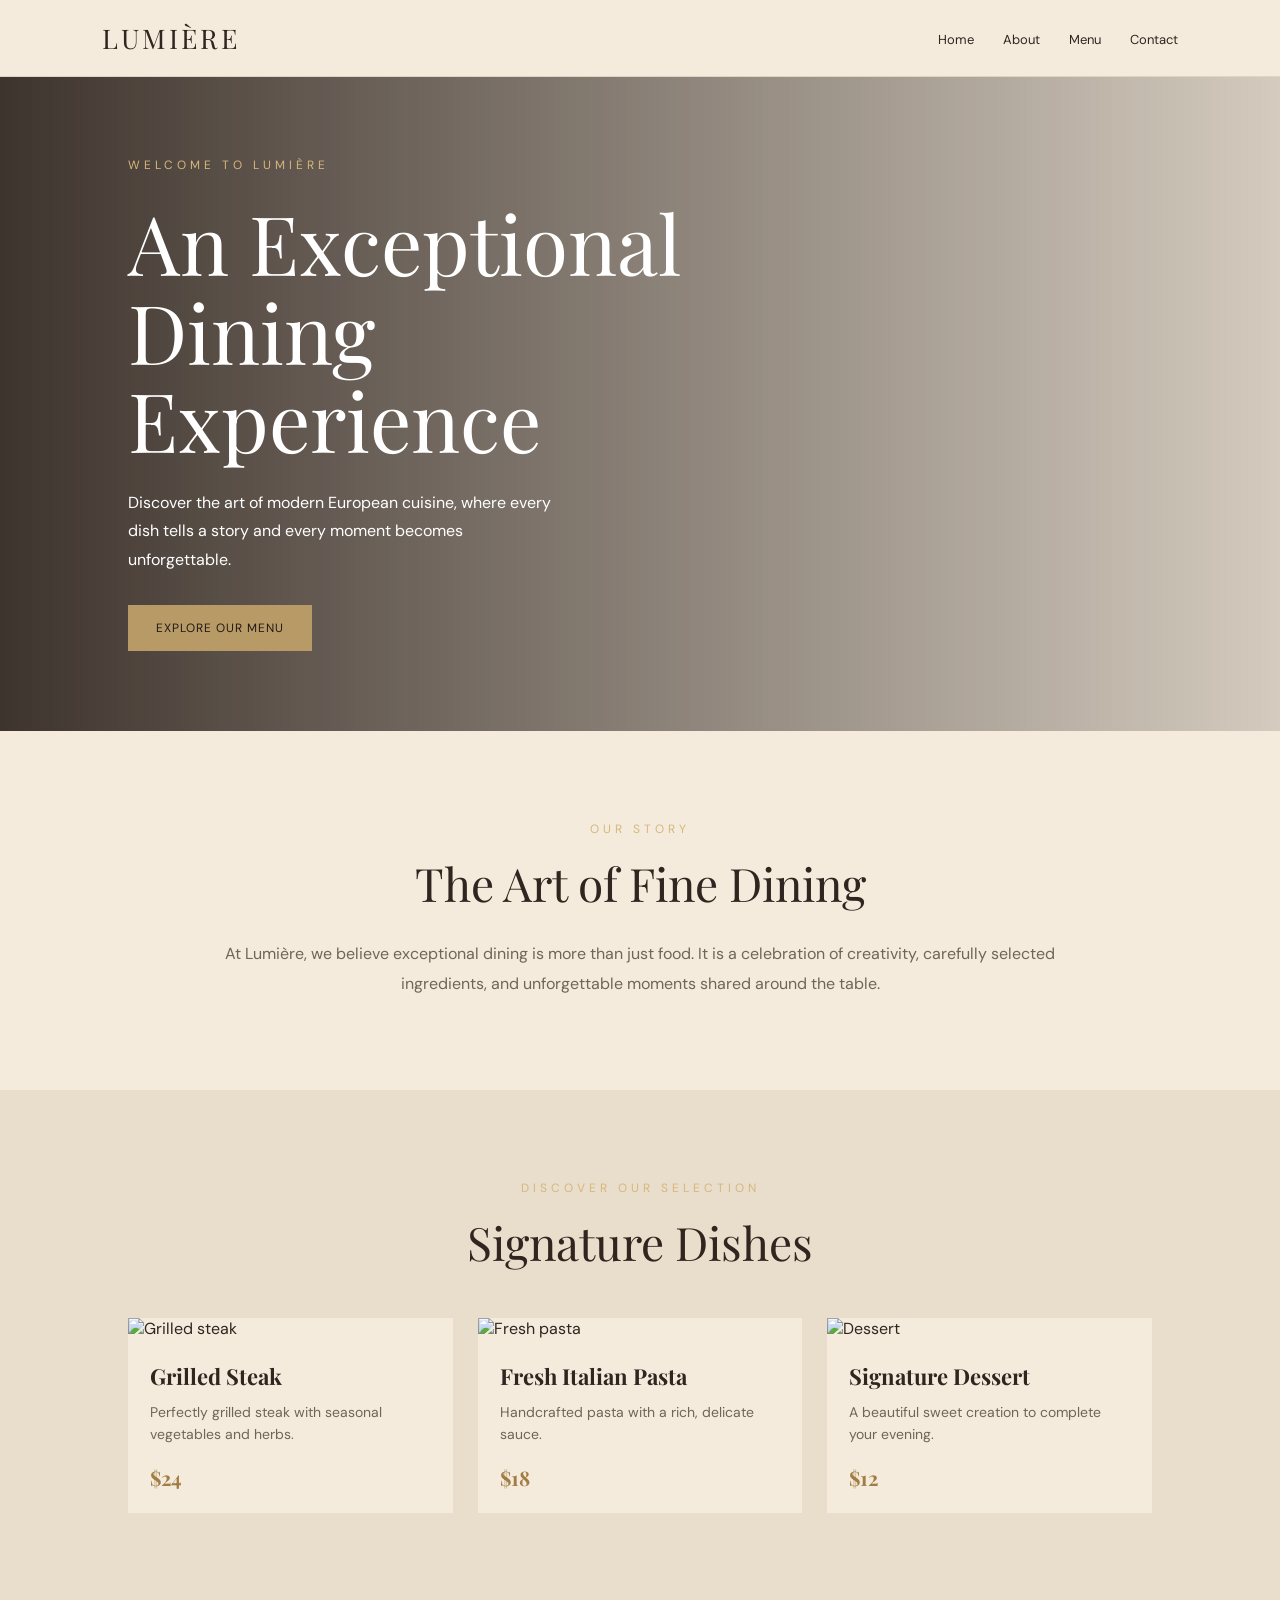
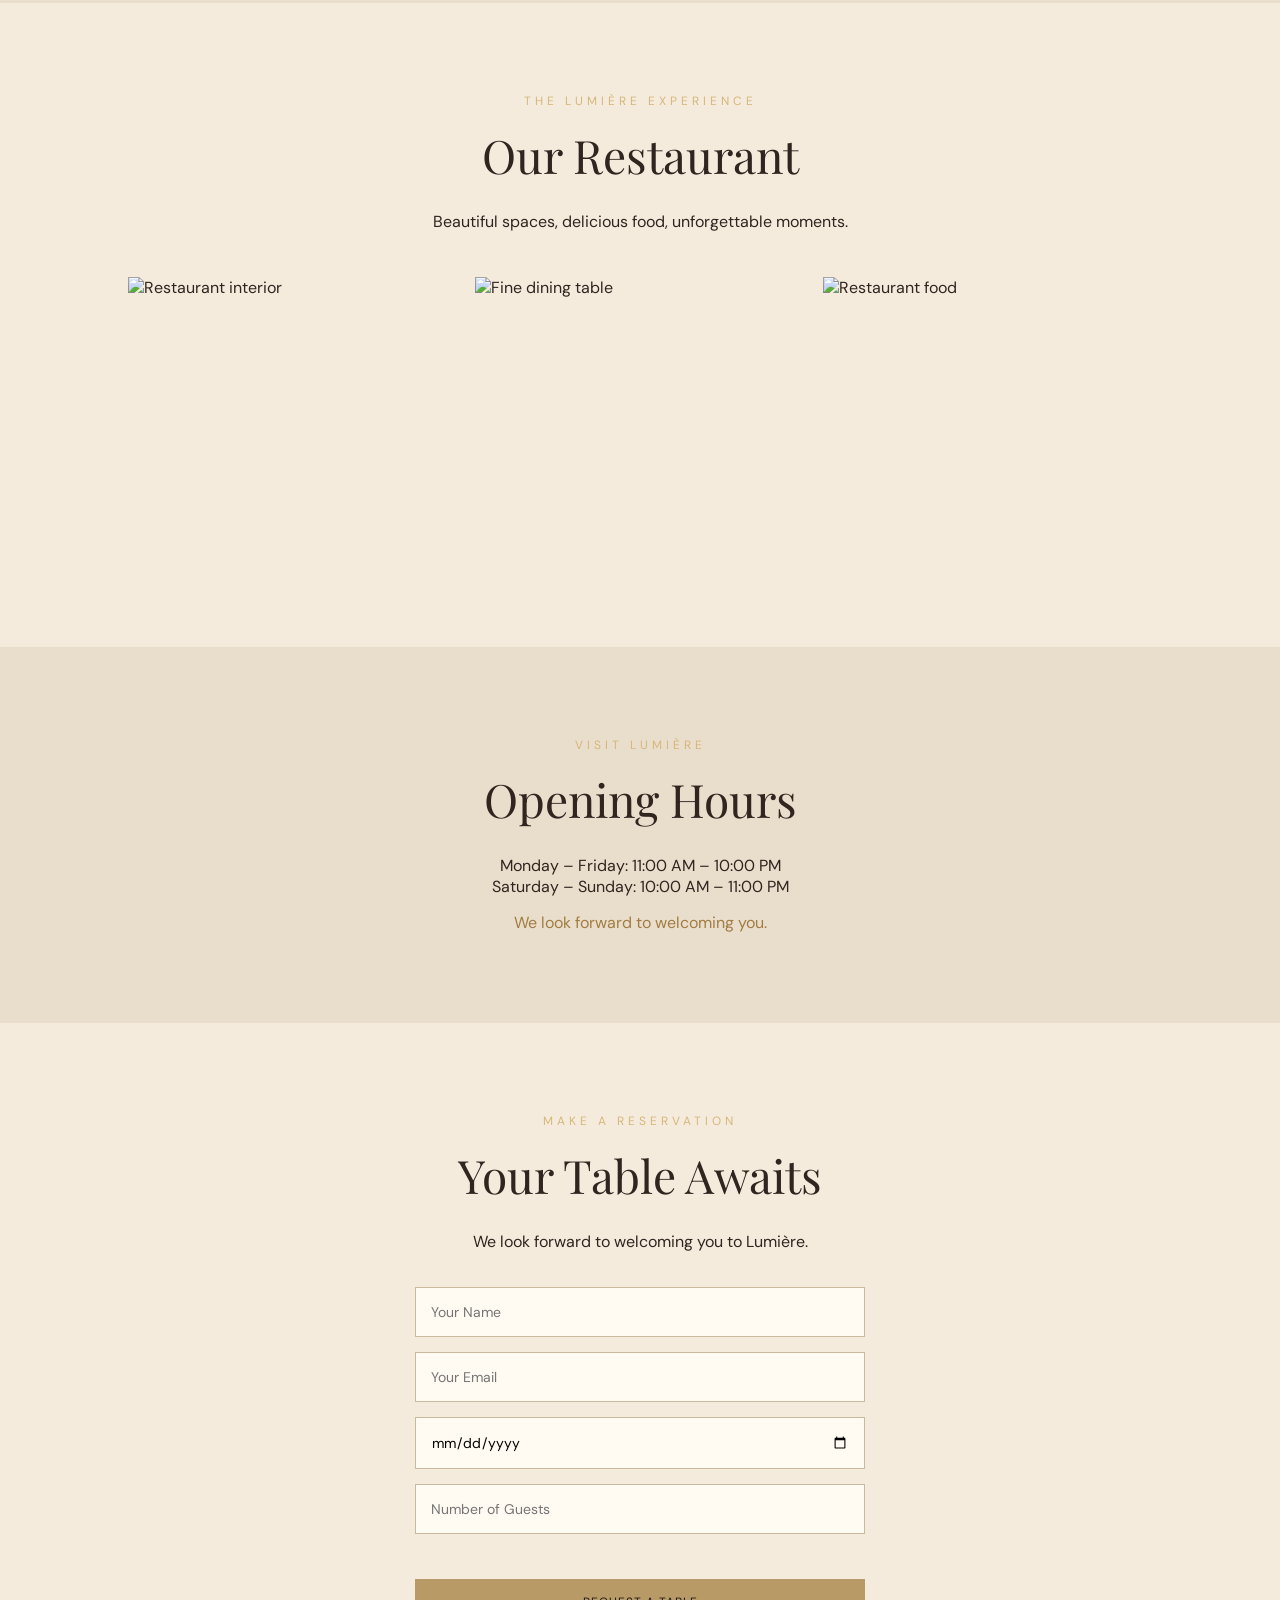
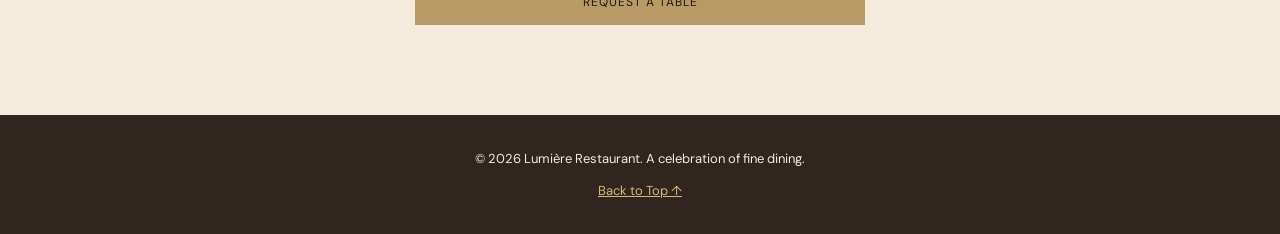
==== index.html @ 7da7bc9b "Add files via upload" ====
<!DOCTYPE html>
<html lang="en">

<head>
  <meta charset="UTF-8">
  <meta name="viewport" content="width=device-width, initial-scale=1.0">
  <title>Lumière | Fine Dining</title>
  <meta name="description"
    content="Discover Lumière Restaurant, a luxury dining experience featuring modern European cuisine, signature dishes, and elegant hospitality.">
  <link
    href="https://fonts.googleapis.com/css2?family=Playfair+Display:wght@400;500;600;700&family=DM+Sans:wght@400;500;600&display=swap"
    rel="stylesheet">
  <style>
    * {
      box-sizing: border-box;
      margin: 0;
      padding: 0;
    }

    html {
      scroll-behavior: smooth;
    }

    body {
      background: #f4ebdd;
      color: #30251f;
      font-family: 'DM Sans', sans-serif;
    }

    nav {
      padding: 20px 8%;
      display: flex;
      justify-content: space-between;
      align-items: center;
      border-bottom: 1px solid #dfd3c2;
      position: sticky;
      top: 0;
      z-index: 1000;
      background: #f4ebdd;
    }

    .logo {
      font-family: 'Playfair Display', serif;
      font-size: 27px;
      letter-spacing: 3px;
    }

    nav a {
      color: #30251f;
      text-decoration: none;
      margin-left: 25px;
      font-size: 13px;
    }

    .hero {
      min-height: 600px;
      display: flex;
      align-items: center;
      padding: 80px 10%;
      color: white;
      background:
        linear-gradient(90deg, rgba(30, 20, 15, .85), rgba(30, 20, 15, .15)),
        url('https://images.unsplash.com/photo-1414235077428-338989a2e8c0?w=1800') center/cover;
    }

    .hero-content {
      max-width: 600px;
    }

    .eyebrow {
      color: #d6b77b;
      letter-spacing: 4px;
      text-transform: uppercase;
      font-size: 12px;
    }

    h1,
    h2 {
      font-family: 'Playfair Display', serif;
      font-weight: 400;
    }

    h1 {
      font-size: clamp(48px, 7vw, 82px);
      line-height: 1.08;
      margin: 25px 0;
    }

    .hero p {
      line-height: 1.8;
      max-width: 440px;
    }

    .button {
      display: inline-block;
      margin-top: 30px;
      padding: 15px 28px;
      background: #b89a66;
      color: #211a15;
      text-decoration: none;
      letter-spacing: 1px;
      font-size: 12px;
      text-transform: uppercase;
    }

    section {
      padding: 90px 10%;
    }

    .about {
      text-align: center;
      max-width: 850px;
      margin: auto;
    }

    h2 {
      font-size: 46px;
      margin: 15px 0 25px;
    }

    .about p {
      color: #71645a;
      line-height: 1.9;
    }

    .menu-section {
      background: #e9ddcc;
    }

    .section-heading {
      text-align: center;
      margin-bottom: 45px;
    }

    .dishes {
      display: grid;
      grid-template-columns: repeat(3, 1fr);
      gap: 25px;
    }

    .dish {
      background: #f4ebdd;
      transition: transform 0.3s ease, box-shadow 0.3s ease;
    }

    .dish:hover {
      transform: translateY(-8px);
      box-shadow: 0 12px 25px rgba(48, 37, 31, 0.15);
    }


    .dish img {
      width: 100%;
      height: 240px;
      object-fit: cover;
    }

    .dish-info {
      padding: 22px;
    }

    .dish h3 {
      font-family: 'Playfair Display', serif;
      font-size: 22px;
      margin-bottom: 10px;
    }

    .dish p {
      color: #71645a;
      font-size: 14px;
      line-height: 1.6;
    }

    .dish strong {
      display: block;
      margin-top: 18px;
      color: #a17d43;
      font-size: 20px;
      font-family: 'Playfair Display', serif;
    }

    .contact {
      text-align: center;
    }

    form {
      max-width: 450px;
      margin: 35px auto 0;
      display: grid;
      gap: 15px;
    }

    form input {
      width: 100%;
      padding: 15px;
      border: 1px solid #c9b99f;
      background: #fffaf2;
      font-family: inherit;
      font-size: 14px;
    }

    form button {
      border: none;
      cursor: pointer;
      font-family: inherit;
    }

    footer {
      background: #30251f;
      color: #f4ebdd;
      text-align: center;
      padding: 35px;
      font-size: 13px;
    }

    @media (max-width: 700px) {
      nav {
        flex-direction: column;
        gap: 15px;
      }

      nav a {
        margin: 0 8px;
      }

      .dishes {
        grid-template-columns: 1fr;
      }

      section {
        padding: 65px 7%;
      }

      .hero {
        min-height: 550px;
      }
    }
  </style>
</head>

<body>

  <nav>
    <div class="logo">LUMIÈRE</div>
    <div>
      <a href="#home">Home</a>
      <a href="#about">About</a>
      <a href="#menu">Menu</a>
      <a href="#contact">Contact</a>
    </div>
  </nav>

  <header class="hero" id="home">
    <div class="hero-content">
      <div class="eyebrow">Welcome to Lumière</div>
      <h1>An Exceptional Dining Experience</h1>
      <p>Discover the art of modern European cuisine, where every dish tells a story and every moment becomes
        unforgettable.</p>
      <a class="button" href="#menu">Explore Our Menu</a>
    </div>
  </header>

  <section id="about">
    <div class="about">
      <div class="eyebrow">Our Story</div>
      <h2>The Art of Fine Dining</h2>
      <p>At Lumière, we believe exceptional dining is more than just food. It is a celebration of creativity, carefully
        selected ingredients, and unforgettable moments shared around the table.</p>
    </div>
  </section>

  <section class="menu-section" id="menu">
    <div class="section-heading">
      <div class="eyebrow">Discover Our Selection</div>
      <h2>Signature Dishes</h2>
    </div>

    <div class="dishes">
      <article class="dish">
        <img src="https://images.unsplash.com/photo-1544025162-d76694265947?w=800" alt="Grilled steak">
        <div class="dish-info">
          <h3>Grilled Steak</h3>
          <p>Perfectly grilled steak with seasonal vegetables and herbs.</p>
          <strong>$24</strong>
        </div>
      </article>

      <article class="dish">
        <img src="https://images.unsplash.com/photo-1473093295043-cdd812d0e601?w=800" alt="Fresh pasta">
        <div class="dish-info">
          <h3>Fresh Italian Pasta</h3>
          <p>Handcrafted pasta with a rich, delicate sauce.</p>
          <strong>$18</strong>
        </div>
      </article>

      <article class="dish">
        <img src="https://images.unsplash.com/photo-1563805042-7684c019e1cb?w=800" alt="Dessert">
        <div class="dish-info">
          <h3>Signature Dessert</h3>
          <p>A beautiful sweet creation to complete your evening.</p>
          <strong>$12</strong>
        </div>
      </article>
    </div>
  </section>


  <style>
    .gallery {
      background: #f4ebdd;
    }

    .gallery-grid {
      display: grid;
      grid-template-columns: repeat(3, 1fr);
      gap: 18px;
      margin-top: 35px;
    }

    .gallery-grid img {
      width: 100%;
      height: 280px;
      object-fit: cover;
      transition: transform 0.3s ease;
    }

    .gallery-grid img:hover {
      transform: scale(1.03);
    }

    @media (max-width: 700px) {
      .gallery-grid {
        grid-template-columns: 1fr;
      }
    }
  </style>

  <section class="gallery">
    <div class="section-heading">
      <div class="eyebrow">The Lumière Experience</div>
      <h2>Our Restaurant</h2>
      <p>Beautiful spaces, delicious food, unforgettable moments.</p>
    </div>

    <div class="gallery-grid">
      <img src="https://images.unsplash.com/photo-1517248135467-4c7edcad34c4?w=800" alt="Restaurant interior">
      <img src="https://images.unsplash.com/photo-1414235077428-338989a2e8c0?w=800" alt="Fine dining table">
      <img src="https://images.unsplash.com/photo-1559339352-11d035aa65de?w=800" alt="Restaurant food">
    </div>
  </section>

  <section style="text-align:center; background:#e9ddcc;">
    <div class="eyebrow">Visit Lumière</div>
    <h2>Opening Hours</h2>
    <p>Monday – Friday: 11:00 AM – 10:00 PM</p>
    <p>Saturday – Sunday: 10:00 AM – 11:00 PM</p>
    <p style="margin-top:15px; color:#a17d43;">
      We look forward to welcoming you.
    </p>
  </section>

  <section class="contact" id="contact">
    <div class="eyebrow">Make a Reservation</div>
    <h2>Your Table Awaits</h2>
    <p>We look forward to welcoming you to Lumière.</p>

    <form action="mailto:hello@lumiere.example" method="post" enctype="text/plain">
      <p><input type="text" name="Name" placeholder="Your Name" required></p>
      <p><input type="email" name="Email" placeholder="Your Email" required></p>
      <p><input type="date" name="Date" required></p>
      <p><input type="number" name="Guests" placeholder="Number of Guests" min="1" required></p>
      <button class="button" type="submit">Request a Table</button>
    </form>
  </section>

  <footer>
    <p>© 2026 Lumière Restaurant. A celebration of fine dining.</p>
    <a href="#home" style="color:#d6b77b; display:inline-block; margin-top:15px;">
      Back to Top ↑
    </a>
  </footer>

  <script>
    const reservationForm = document.querySelector("form");

    reservationForm.addEventListener("submit", function (event) {
      event.preventDefault();

      alert("Thank you! Your reservation request has been received.");

      reservationForm.reset();
    });
  </script>

</body>

</html>
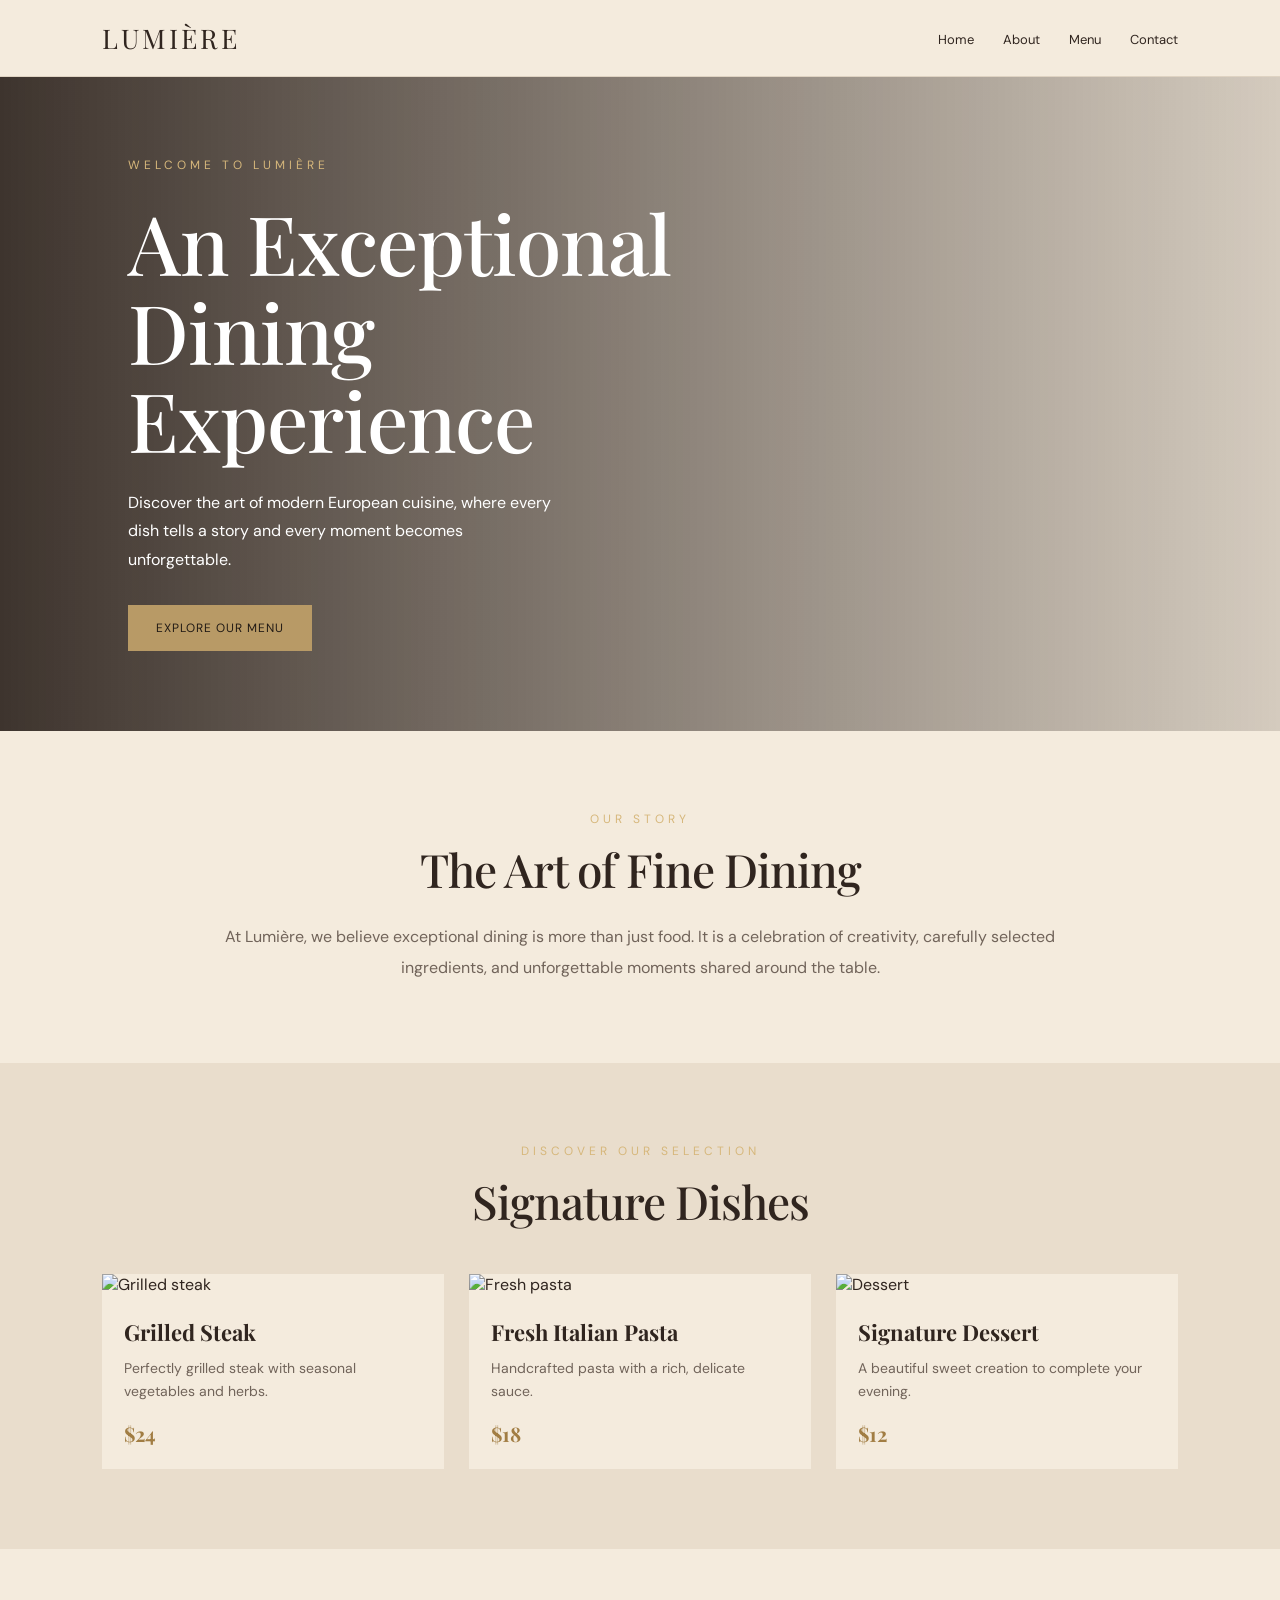
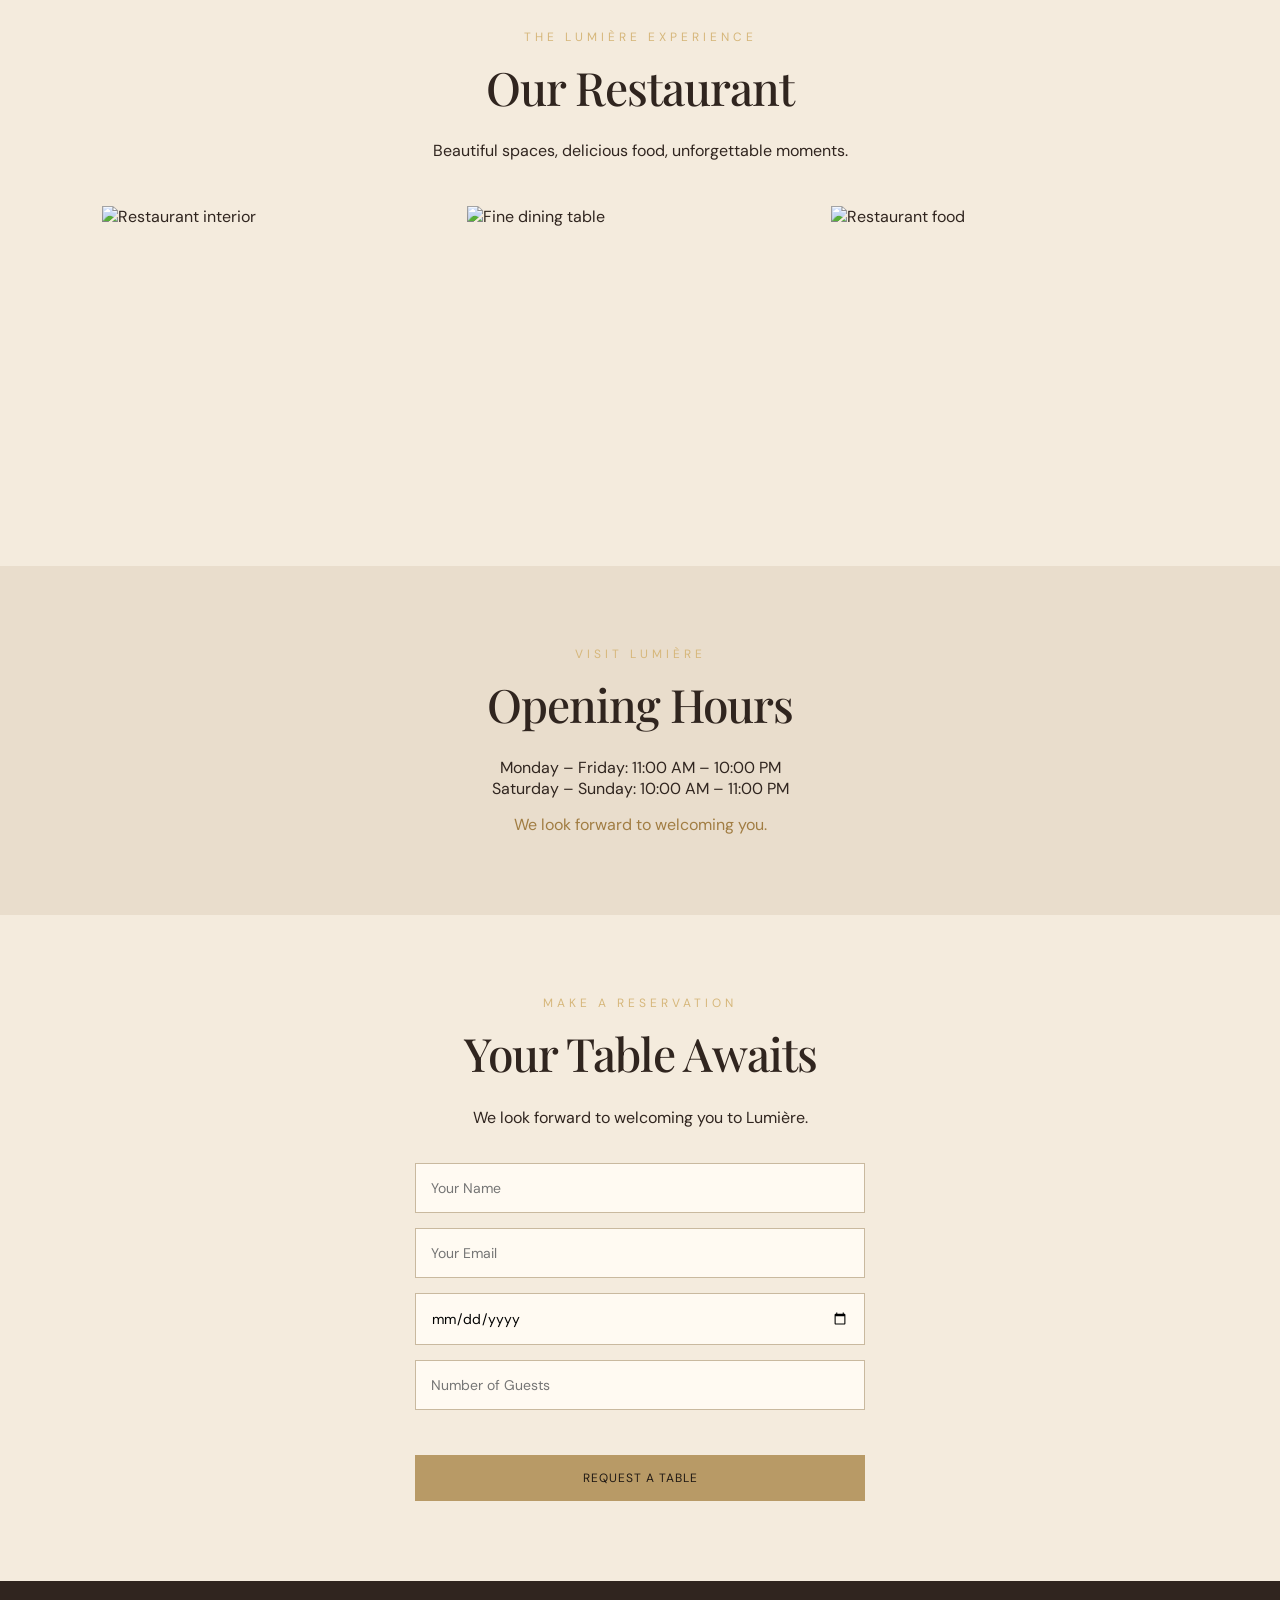
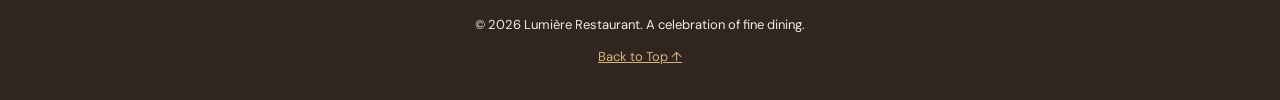
==== commit 565e59bc: "Add files via upload" ====
--- a/index.html
+++ b/index.html
@@ -77,7 +77,9 @@
     h1,
     h2 {
       font-family: 'Playfair Display', serif;
-      font-weight: 400;
+      font-weight: 500;
+      letter-spacing: -1px;
+      line-height: 1.2;
     }
 
     h1 {
@@ -101,10 +103,17 @@
       letter-spacing: 1px;
       font-size: 12px;
       text-transform: uppercase;
+      transition: all 0.3s ease;
+    }
+
+    .button:hover {
+      background: #30251f;
+      color: #f4ebdd;
+      transform: translateY(-3px);
     }
 
     section {
-      padding: 90px 10%;
+      padding: 80px 8%;
     }
 
     .about {
@@ -148,11 +157,19 @@
       box-shadow: 0 12px 25px rgba(48, 37, 31, 0.15);
     }
 
-
     .dish img {
       width: 100%;
       height: 240px;
       object-fit: cover;
+      transition: transform 0.5s ease;
+    }
+
+    .dish {
+      overflow: hidden;
+    }
+
+    .dish:hover img {
+      transform: scale(1.06);
     }
 
     .dish-info {
@@ -213,7 +230,7 @@
       font-size: 13px;
     }
 
-    @media (max-width: 700px) {
+    @media (max-width: 768px) {
       nav {
         flex-direction: column;
         gap: 15px;
@@ -228,12 +245,26 @@
       }
 
       section {
-        padding: 65px 7%;
+        padding: 55px 5%;
       }
 
       .hero {
         min-height: 550px;
       }
+
+      h1 {
+        font-size: 2.2rem;
+      }
+
+      h2 {
+        font-size: 1.8rem;
+      }
+
+      img {
+        max-width: 100%;
+        height: auto;
+      }
+
     }
   </style>
 </head>
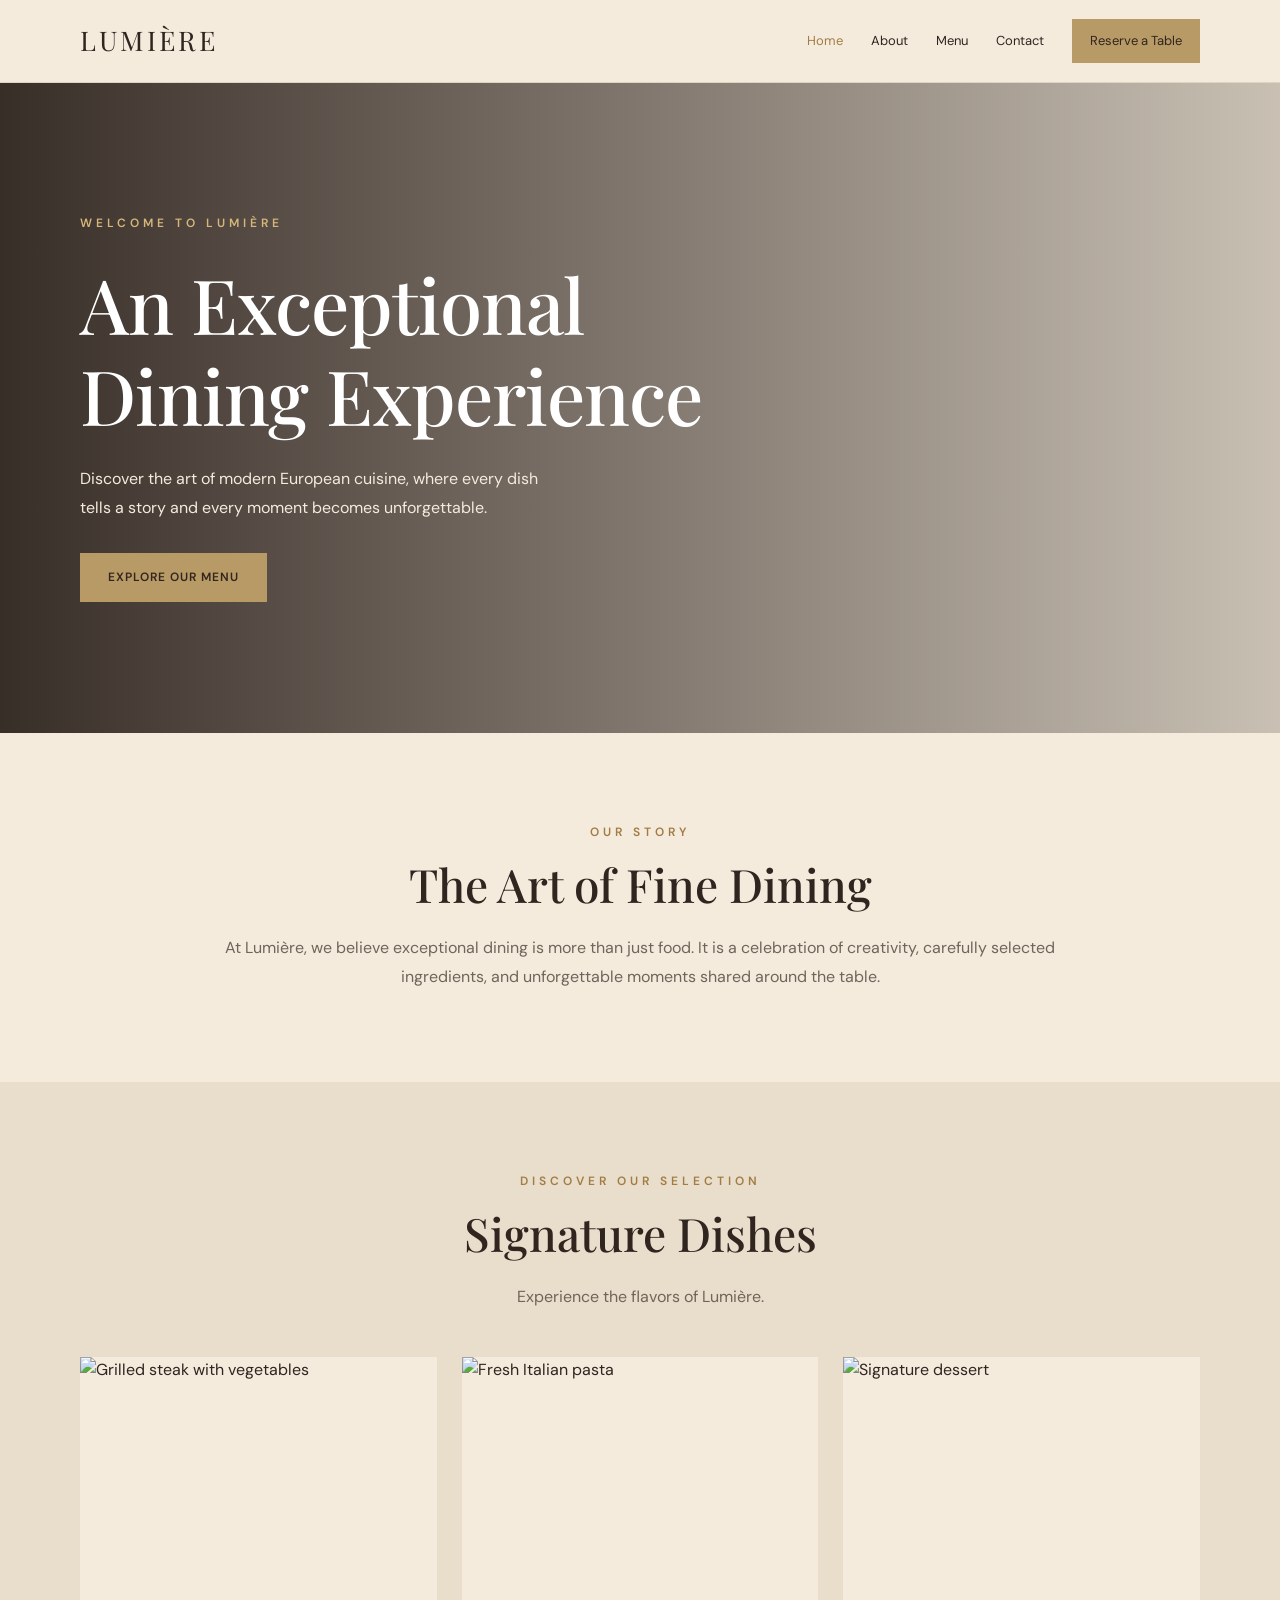
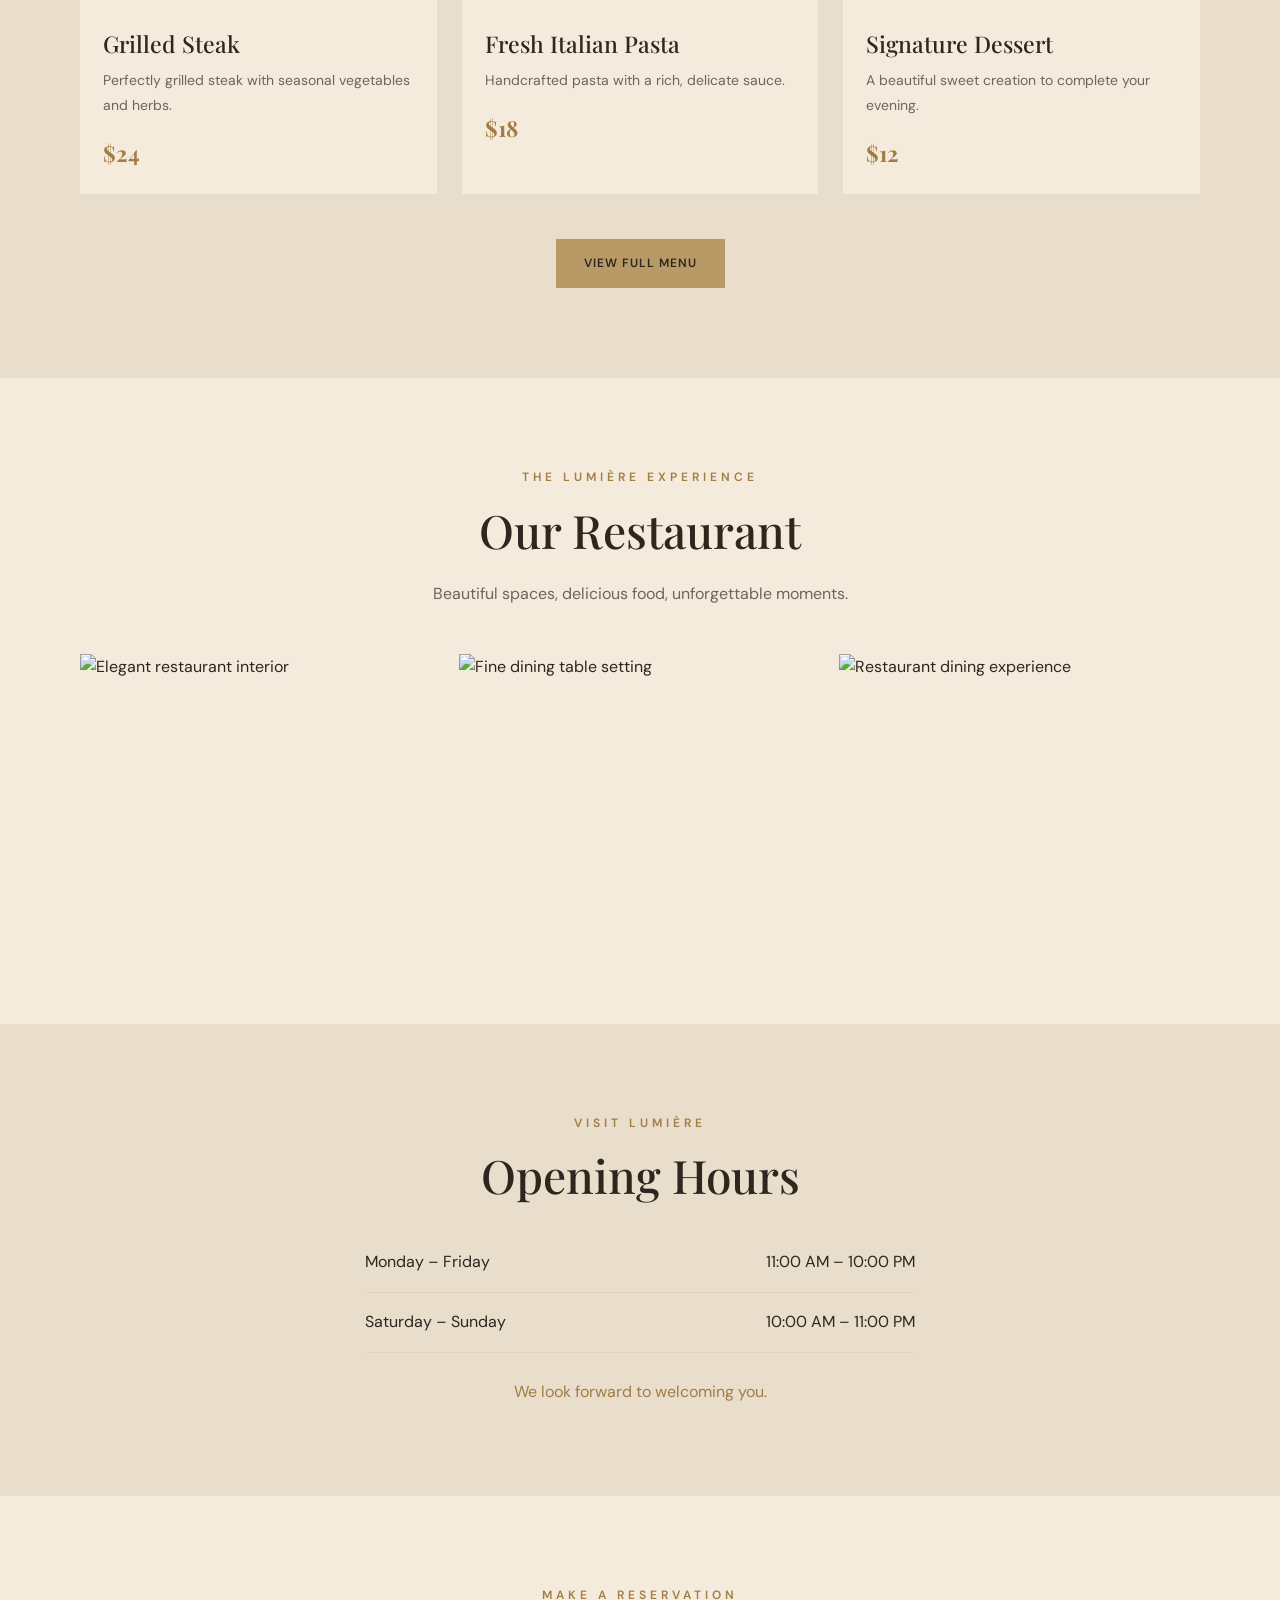
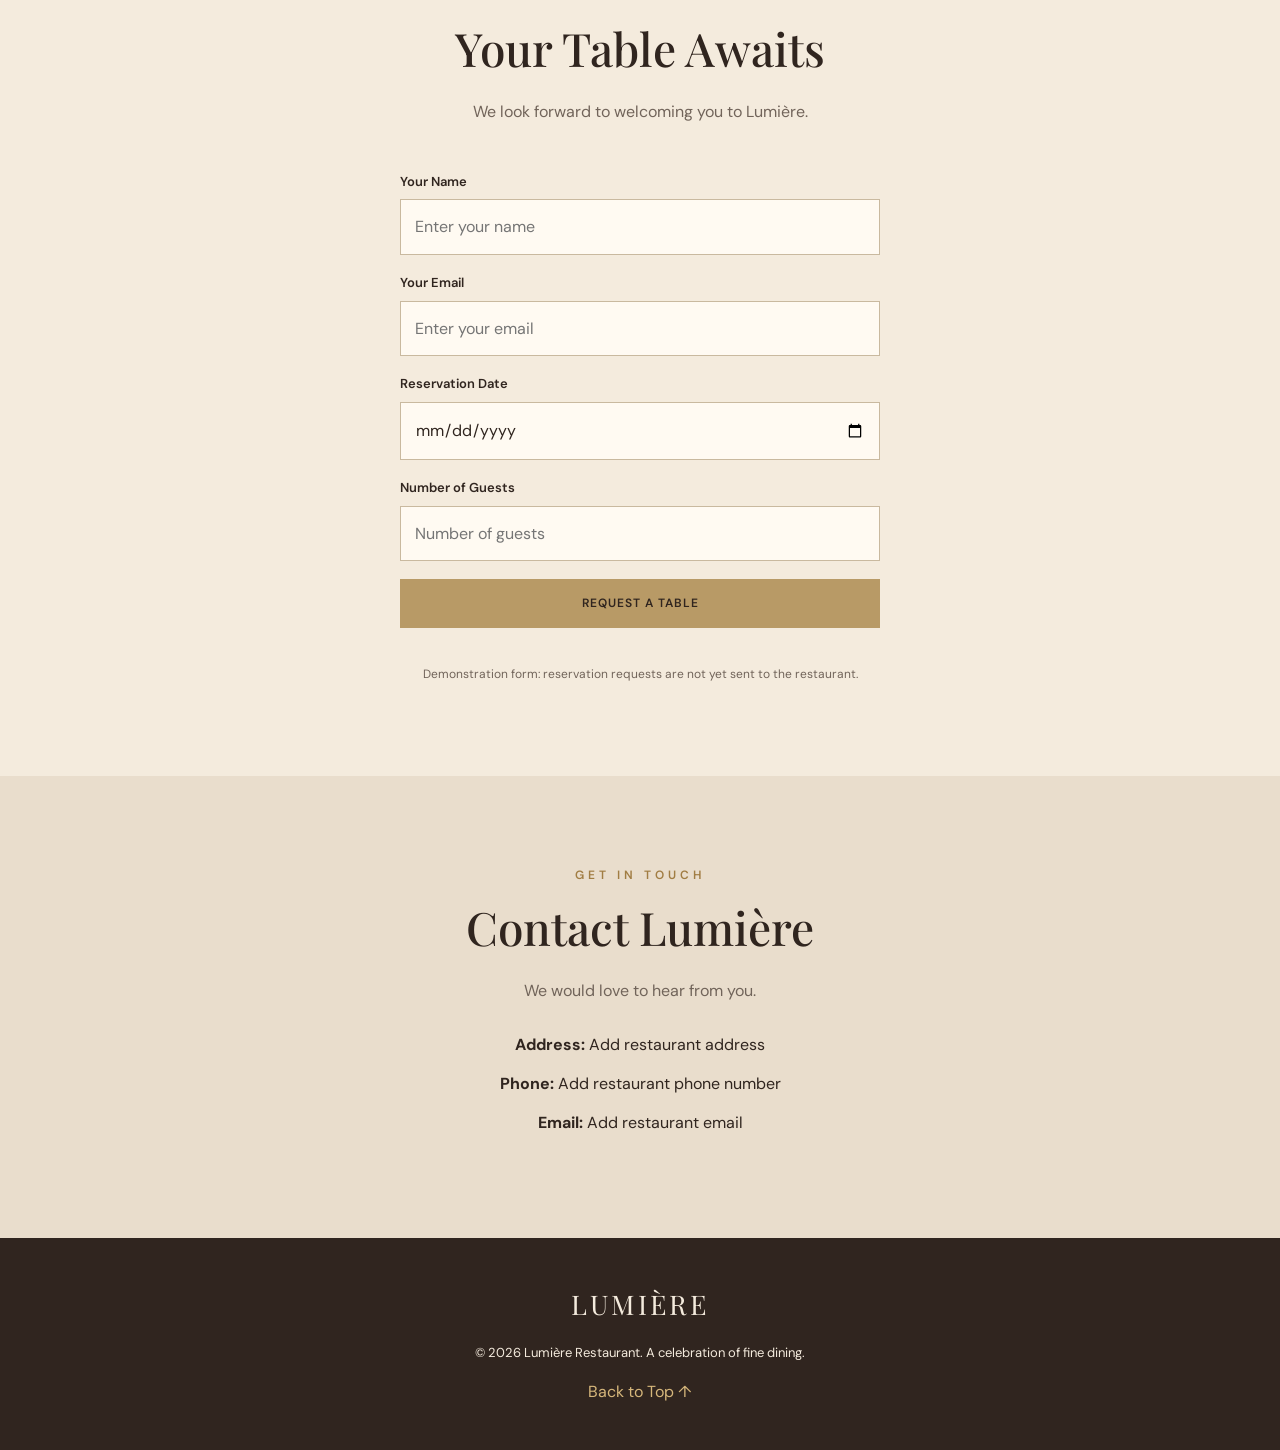
==== commit a1a70d0b: "more link update" ====
--- a/index.html
+++ b/index.html
@@ -4,426 +4,253 @@
 <head>
   <meta charset="UTF-8">
   <meta name="viewport" content="width=device-width, initial-scale=1.0">
-  <title>Lumière | Fine Dining</title>
   <meta name="description"
-    content="Discover Lumière Restaurant, a luxury dining experience featuring modern European cuisine, signature dishes, and elegant hospitality.">
+    content="Discover Lumière Restaurant, a luxury dining experience featuring modern European cuisine and elegant hospitality.">
+  <meta name="theme-color" content="#30251f">
+
+  <title>Lumière | Fine Dining Restaurant</title>
+
+  <link rel="preconnect" href="https://fonts.googleapis.com">
+  <link rel="preconnect" href="https://fonts.gstatic.com" crossorigin>
   <link
     href="https://fonts.googleapis.com/css2?family=Playfair+Display:wght@400;500;600;700&family=DM+Sans:wght@400;500;600&display=swap"
     rel="stylesheet">
-  <style>
-    * {
-      box-sizing: border-box;
-      margin: 0;
-      padding: 0;
-    }
-
-    html {
-      scroll-behavior: smooth;
-    }
-
-    body {
-      background: #f4ebdd;
-      color: #30251f;
-      font-family: 'DM Sans', sans-serif;
-    }
-
-    nav {
-      padding: 20px 8%;
-      display: flex;
-      justify-content: space-between;
-      align-items: center;
-      border-bottom: 1px solid #dfd3c2;
-      position: sticky;
-      top: 0;
-      z-index: 1000;
-      background: #f4ebdd;
-    }
-
-    .logo {
-      font-family: 'Playfair Display', serif;
-      font-size: 27px;
-      letter-spacing: 3px;
-    }
-
-    nav a {
-      color: #30251f;
-      text-decoration: none;
-      margin-left: 25px;
-      font-size: 13px;
-    }
-
-    .hero {
-      min-height: 600px;
-      display: flex;
-      align-items: center;
-      padding: 80px 10%;
-      color: white;
-      background:
-        linear-gradient(90deg, rgba(30, 20, 15, .85), rgba(30, 20, 15, .15)),
-        url('https://images.unsplash.com/photo-1414235077428-338989a2e8c0?w=1800') center/cover;
-    }
-
-    .hero-content {
-      max-width: 600px;
-    }
-
-    .eyebrow {
-      color: #d6b77b;
-      letter-spacing: 4px;
-      text-transform: uppercase;
-      font-size: 12px;
-    }
-
-    h1,
-    h2 {
-      font-family: 'Playfair Display', serif;
-      font-weight: 500;
-      letter-spacing: -1px;
-      line-height: 1.2;
-    }
-
-    h1 {
-      font-size: clamp(48px, 7vw, 82px);
-      line-height: 1.08;
-      margin: 25px 0;
-    }
-
-    .hero p {
-      line-height: 1.8;
-      max-width: 440px;
-    }
-
-    .button {
-      display: inline-block;
-      margin-top: 30px;
-      padding: 15px 28px;
-      background: #b89a66;
-      color: #211a15;
-      text-decoration: none;
-      letter-spacing: 1px;
-      font-size: 12px;
-      text-transform: uppercase;
-      transition: all 0.3s ease;
-    }
-
-    .button:hover {
-      background: #30251f;
-      color: #f4ebdd;
-      transform: translateY(-3px);
-    }
-
-    section {
-      padding: 80px 8%;
-    }
-
-    .about {
-      text-align: center;
-      max-width: 850px;
-      margin: auto;
-    }
-
-    h2 {
-      font-size: 46px;
-      margin: 15px 0 25px;
-    }
-
-    .about p {
-      color: #71645a;
-      line-height: 1.9;
-    }
-
-    .menu-section {
-      background: #e9ddcc;
-    }
-
-    .section-heading {
-      text-align: center;
-      margin-bottom: 45px;
-    }
-
-    .dishes {
-      display: grid;
-      grid-template-columns: repeat(3, 1fr);
-      gap: 25px;
-    }
-
-    .dish {
-      background: #f4ebdd;
-      transition: transform 0.3s ease, box-shadow 0.3s ease;
-    }
-
-    .dish:hover {
-      transform: translateY(-8px);
-      box-shadow: 0 12px 25px rgba(48, 37, 31, 0.15);
-    }
-
-    .dish img {
-      width: 100%;
-      height: 240px;
-      object-fit: cover;
-      transition: transform 0.5s ease;
-    }
-
-    .dish {
-      overflow: hidden;
-    }
-
-    .dish:hover img {
-      transform: scale(1.06);
-    }
-
-    .dish-info {
-      padding: 22px;
-    }
-
-    .dish h3 {
-      font-family: 'Playfair Display', serif;
-      font-size: 22px;
-      margin-bottom: 10px;
-    }
-
-    .dish p {
-      color: #71645a;
-      font-size: 14px;
-      line-height: 1.6;
-    }
-
-    .dish strong {
-      display: block;
-      margin-top: 18px;
-      color: #a17d43;
-      font-size: 20px;
-      font-family: 'Playfair Display', serif;
-    }
-
-    .contact {
-      text-align: center;
-    }
-
-    form {
-      max-width: 450px;
-      margin: 35px auto 0;
-      display: grid;
-      gap: 15px;
-    }
-
-    form input {
-      width: 100%;
-      padding: 15px;
-      border: 1px solid #c9b99f;
-      background: #fffaf2;
-      font-family: inherit;
-      font-size: 14px;
-    }
-
-    form button {
-      border: none;
-      cursor: pointer;
-      font-family: inherit;
-    }
-
-    footer {
-      background: #30251f;
-      color: #f4ebdd;
-      text-align: center;
-      padding: 35px;
-      font-size: 13px;
-    }
-
-    @media (max-width: 768px) {
-      nav {
-        flex-direction: column;
-        gap: 15px;
-      }
-
-      nav a {
-        margin: 0 8px;
-      }
-
-      .dishes {
-        grid-template-columns: 1fr;
-      }
-
-      section {
-        padding: 55px 5%;
-      }
-
-      .hero {
-        min-height: 550px;
-      }
-
-      h1 {
-        font-size: 2.2rem;
-      }
-
-      h2 {
-        font-size: 1.8rem;
-      }
-
-      img {
-        max-width: 100%;
-        height: auto;
-      }
-
-    }
-  </style>
+
+  <link rel="stylesheet" href="css/style.css">
+  <script src="js/script.js" defer></script>
 </head>
 
 <body>
 
-  <nav>
-    <div class="logo">LUMIÈRE</div>
-    <div>
-      <a href="#home">Home</a>
-      <a href="#about">About</a>
-      <a href="#menu">Menu</a>
-      <a href="#contact">Contact</a>
+  <!-- Navigation -->
+  <header class="site-header">
+    <nav class="navbar container" aria-label="Main navigation">
+      <a href="index.html" class="logo">LUMIÈRE</a>
+
+      <button class="menu-toggle" aria-label="Open navigation" aria-expanded="false">
+        <span></span>
+        <span></span>
+        <span></span>
+      </button>
+
+      <div class="nav-links">
+        <a href="index.html" class="active">Home</a>
+        <a href="#about">About</a>
+        <a href="menu.html">Menu</a>
+        <a href="#contact">Contact</a>
+        <a href="#reservation" class="nav-reservation">Reserve a Table</a>
+      </div>
+    </nav>
+  </header>
+
+  <main>
+
+    <!-- Hero -->
+    <section class="hero" id="home">
+      <div class="hero-overlay"></div>
+
+      <div class="hero-content container">
+        <span class="eyebrow">Welcome to Lumière</span>
+
+        <h1>An Exceptional<br>Dining Experience</h1>
+
+        <p>
+          Discover the art of modern European cuisine,
+          where every dish tells a story and every moment
+          becomes unforgettable.
+        </p>
+
+        <a href="menu.html" class="button">Explore Our Menu</a>
+      </div>
+    </section>
+
+    <!-- About -->
+    <section class="section about-section" id="about">
+      <div class="container about-content">
+        <span class="eyebrow">Our Story</span>
+
+        <h2>The Art of Fine Dining</h2>
+
+        <p>
+          At Lumière, we believe exceptional dining is more
+          than just food. It is a celebration of creativity,
+          carefully selected ingredients, and unforgettable
+          moments shared around the table.
+        </p>
+      </div>
+    </section>
+
+    <!-- Signature Dishes -->
+    <section class="section menu-preview">
+      <div class="container">
+
+        <div class="section-heading">
+          <span class="eyebrow">Discover Our Selection</span>
+          <h2>Signature Dishes</h2>
+          <p>Experience the flavors of Lumière.</p>
+        </div>
+
+        <div class="dish-grid">
+
+          <article class="dish-card">
+            <img src="https://images.unsplash.com/photo-1544025162-d76694265947?w=800"
+              alt="Grilled steak with vegetables" loading="lazy">
+
+            <div class="dish-info">
+              <h3>Grilled Steak</h3>
+              <p>Perfectly grilled steak with seasonal vegetables and herbs.</p>
+              <strong>$24</strong>
+            </div>
+          </article>
+
+          <article class="dish-card">
+            <img src="https://images.unsplash.com/photo-1473093295043-cdd812d0e601?w=800" alt="Fresh Italian pasta"
+              loading="lazy">
+
+            <div class="dish-info">
+              <h3>Fresh Italian Pasta</h3>
+              <p>Handcrafted pasta with a rich, delicate sauce.</p>
+              <strong>$18</strong>
+            </div>
+          </article>
+
+          <article class="dish-card">
+            <img src="https://images.unsplash.com/photo-1563805042-7684c019e1cb?w=800" alt="Signature dessert"
+              loading="lazy">
+
+            <div class="dish-info">
+              <h3>Signature Dessert</h3>
+              <p>A beautiful sweet creation to complete your evening.</p>
+              <strong>$12</strong>
+            </div>
+          </article>
+
+        </div>
+
+        <div class="center-button">
+          <a href="menu.html" class="button">View Full Menu</a>
+        </div>
+
+      </div>
+    </section>
+
+    <!-- Gallery -->
+    <section class="section gallery-section">
+      <div class="container">
+
+        <div class="section-heading">
+          <span class="eyebrow">The Lumière Experience</span>
+          <h2>Our Restaurant</h2>
+          <p>Beautiful spaces, delicious food, unforgettable moments.</p>
+        </div>
+
+        <div class="gallery-grid">
+          <img src="https://images.unsplash.com/photo-1517248135467-4c7edcad34c4?w=800"
+            alt="Elegant restaurant interior" loading="lazy">
+
+          <img src="https://images.unsplash.com/photo-1414235077428-338989a2e8c0?w=800" alt="Fine dining table setting"
+            loading="lazy">
+
+          <img src="https://images.unsplash.com/photo-1559339352-11d035aa65de?w=800" alt="Restaurant dining experience"
+            loading="lazy">
+        </div>
+
+      </div>
+    </section>
+
+    <!-- Opening Hours -->
+    <section class="section hours-section">
+      <div class="container hours-content">
+        <span class="eyebrow">Visit Lumière</span>
+        <h2>Opening Hours</h2>
+
+        <div class="hours-list">
+          <p><span>Monday – Friday</span><span>11:00 AM – 10:00 PM</span></p>
+          <p><span>Saturday – Sunday</span><span>10:00 AM – 11:00 PM</span></p>
+        </div>
+
+        <p class="hours-note">We look forward to welcoming you.</p>
+      </div>
+    </section>
+
+    <!-- Reservation -->
+    <section class="section reservation-section" id="reservation">
+      <div class="container">
+
+        <div class="section-heading">
+          <span class="eyebrow">Make a Reservation</span>
+          <h2>Your Table Awaits</h2>
+          <p>We look forward to welcoming you to Lumière.</p>
+        </div>
+
+        <form id="reservation-form" class="reservation-form">
+
+          <div class="form-group">
+            <label for="guest-name">Your Name</label>
+            <input type="text" id="guest-name" name="name" placeholder="Enter your name" required>
+          </div>
+
+          <div class="form-group">
+            <label for="guest-email">Your Email</label>
+            <input type="email" id="guest-email" name="email" placeholder="Enter your email" required>
+          </div>
+
+          <div class="form-group">
+            <label for="reservation-date">Reservation Date</label>
+            <input type="date" id="reservation-date" name="date" required>
+          </div>
+
+          <div class="form-group">
+            <label for="guest-count">Number of Guests</label>
+            <input type="number" id="guest-count" name="guests" min="1" max="20" placeholder="Number of guests"
+              required>
+          </div>
+
+          <button type="submit" class="button form-button">
+            Request a Table
+          </button>
+
+          <p id="form-message" class="form-message" role="status" aria-live="polite"></p>
+
+          <p class="form-note">
+            Demonstration form: reservation requests are not yet sent to the restaurant.
+          </p>
+
+        </form>
+
+      </div>
+    </section>
+
+    <!-- Contact -->
+    <section class="section contact-section" id="contact">
+      <div class="container contact-content">
+        <span class="eyebrow">Get in Touch</span>
+        <h2>Contact Lumière</h2>
+
+        <p>We would love to hear from you.</p>
+
+        <!-- Replace these placeholders with real restaurant details -->
+        <div class="contact-details">
+          <p><strong>Address:</strong> Add restaurant address</p>
+          <p><strong>Phone:</strong> Add restaurant phone number</p>
+          <p><strong>Email:</strong> Add restaurant email</p>
+        </div>
+      </div>
+    </section>
+
+  </main>
+
+  <!-- Footer -->
+  <footer class="site-footer">
+    <div class="container">
+      <a href="index.html" class="footer-logo">LUMIÈRE</a>
+
+      <p>© 2026 Lumière Restaurant. A celebration of fine dining.</p>
+
+      <a href="#home" class="back-to-top">Back to Top ↑</a>
     </div>
-  </nav>
-
-  <header class="hero" id="home">
-    <div class="hero-content">
-      <div class="eyebrow">Welcome to Lumière</div>
-      <h1>An Exceptional Dining Experience</h1>
-      <p>Discover the art of modern European cuisine, where every dish tells a story and every moment becomes
-        unforgettable.</p>
-      <a class="button" href="#menu">Explore Our Menu</a>
-    </div>
-  </header>
-
-  <section id="about">
-    <div class="about">
-      <div class="eyebrow">Our Story</div>
-      <h2>The Art of Fine Dining</h2>
-      <p>At Lumière, we believe exceptional dining is more than just food. It is a celebration of creativity, carefully
-        selected ingredients, and unforgettable moments shared around the table.</p>
-    </div>
-  </section>
-
-  <section class="menu-section" id="menu">
-    <div class="section-heading">
-      <div class="eyebrow">Discover Our Selection</div>
-      <h2>Signature Dishes</h2>
-    </div>
-
-    <div class="dishes">
-      <article class="dish">
-        <img src="https://images.unsplash.com/photo-1544025162-d76694265947?w=800" alt="Grilled steak">
-        <div class="dish-info">
-          <h3>Grilled Steak</h3>
-          <p>Perfectly grilled steak with seasonal vegetables and herbs.</p>
-          <strong>$24</strong>
-        </div>
-      </article>
-
-      <article class="dish">
-        <img src="https://images.unsplash.com/photo-1473093295043-cdd812d0e601?w=800" alt="Fresh pasta">
-        <div class="dish-info">
-          <h3>Fresh Italian Pasta</h3>
-          <p>Handcrafted pasta with a rich, delicate sauce.</p>
-          <strong>$18</strong>
-        </div>
-      </article>
-
-      <article class="dish">
-        <img src="https://images.unsplash.com/photo-1563805042-7684c019e1cb?w=800" alt="Dessert">
-        <div class="dish-info">
-          <h3>Signature Dessert</h3>
-          <p>A beautiful sweet creation to complete your evening.</p>
-          <strong>$12</strong>
-        </div>
-      </article>
-    </div>
-  </section>
-
-
-  <style>
-    .gallery {
-      background: #f4ebdd;
-    }
-
-    .gallery-grid {
-      display: grid;
-      grid-template-columns: repeat(3, 1fr);
-      gap: 18px;
-      margin-top: 35px;
-    }
-
-    .gallery-grid img {
-      width: 100%;
-      height: 280px;
-      object-fit: cover;
-      transition: transform 0.3s ease;
-    }
-
-    .gallery-grid img:hover {
-      transform: scale(1.03);
-    }
-
-    @media (max-width: 700px) {
-      .gallery-grid {
-        grid-template-columns: 1fr;
-      }
-    }
-  </style>
-
-  <section class="gallery">
-    <div class="section-heading">
-      <div class="eyebrow">The Lumière Experience</div>
-      <h2>Our Restaurant</h2>
-      <p>Beautiful spaces, delicious food, unforgettable moments.</p>
-    </div>
-
-    <div class="gallery-grid">
-      <img src="https://images.unsplash.com/photo-1517248135467-4c7edcad34c4?w=800" alt="Restaurant interior">
-      <img src="https://images.unsplash.com/photo-1414235077428-338989a2e8c0?w=800" alt="Fine dining table">
-      <img src="https://images.unsplash.com/photo-1559339352-11d035aa65de?w=800" alt="Restaurant food">
-    </div>
-  </section>
-
-  <section style="text-align:center; background:#e9ddcc;">
-    <div class="eyebrow">Visit Lumière</div>
-    <h2>Opening Hours</h2>
-    <p>Monday – Friday: 11:00 AM – 10:00 PM</p>
-    <p>Saturday – Sunday: 10:00 AM – 11:00 PM</p>
-    <p style="margin-top:15px; color:#a17d43;">
-      We look forward to welcoming you.
-    </p>
-  </section>
-
-  <section class="contact" id="contact">
-    <div class="eyebrow">Make a Reservation</div>
-    <h2>Your Table Awaits</h2>
-    <p>We look forward to welcoming you to Lumière.</p>
-
-    <form action="mailto:hello@lumiere.example" method="post" enctype="text/plain">
-      <p><input type="text" name="Name" placeholder="Your Name" required></p>
-      <p><input type="email" name="Email" placeholder="Your Email" required></p>
-      <p><input type="date" name="Date" required></p>
-      <p><input type="number" name="Guests" placeholder="Number of Guests" min="1" required></p>
-      <button class="button" type="submit">Request a Table</button>
-    </form>
-  </section>
-
-  <footer>
-    <p>© 2026 Lumière Restaurant. A celebration of fine dining.</p>
-    <a href="#home" style="color:#d6b77b; display:inline-block; margin-top:15px;">
-      Back to Top ↑
-    </a>
   </footer>
 
-  <script>
-    const reservationForm = document.querySelector("form");
-
-    reservationForm.addEventListener("submit", function (event) {
-      event.preventDefault();
-
-      alert("Thank you! Your reservation request has been received.");
-
-      reservationForm.reset();
-    });
-  </script>
-
 </body>
 
 </html>
--- a/css/style.css
+++ b/css/style.css
@@ -0,0 +1,686 @@
+/* =================================
+   1. GLOBAL STYLES
+================================= */
+
+:root {
+    --cream: #f4ebdd;
+    --light-cream: #fffaf2;
+    --beige: #e9ddcc;
+    --brown: #30251f;
+    --muted: #71645a;
+    --gold: #b89a66;
+    --gold-dark: #a17d43;
+    --border: #dfd3c2;
+    --white: #ffffff;
+}
+
+* {
+    box-sizing: border-box;
+    margin: 0;
+    padding: 0;
+}
+
+html {
+    scroll-behavior: smooth;
+    scroll-padding-top: 90px;
+}
+
+body {
+    background: var(--cream);
+    color: var(--brown);
+    font-family: "DM Sans", sans-serif;
+    line-height: 1.6;
+}
+
+img {
+    display: block;
+    max-width: 100%;
+}
+
+a {
+    color: inherit;
+}
+
+button,
+input {
+    font: inherit;
+}
+
+.container {
+    width: min(1120px, 88%);
+    margin: 0 auto;
+}
+
+.section {
+    padding: 90px 0;
+}
+
+h1,
+h2,
+h3 {
+    font-family: "Playfair Display", serif;
+    font-weight: 500;
+    line-height: 1.2;
+}
+
+h2 {
+    font-size: clamp(32px, 4vw, 46px);
+    margin: 15px 0 22px;
+}
+
+p {
+    line-height: 1.8;
+}
+
+/* =================================
+   2. NAVIGATION
+================================= */
+
+.site-header {
+    position: sticky;
+    top: 0;
+    z-index: 1000;
+    background: var(--cream);
+    border-bottom: 1px solid var(--border);
+}
+
+.navbar {
+    min-height: 82px;
+    display: flex;
+    align-items: center;
+    justify-content: space-between;
+    gap: 25px;
+}
+
+.logo,
+.footer-logo {
+    font-family: "Playfair Display", serif;
+    font-size: 27px;
+    letter-spacing: 3px;
+    text-decoration: none;
+}
+
+.nav-links {
+    display: flex;
+    align-items: center;
+    gap: 28px;
+}
+
+.nav-links a {
+    text-decoration: none;
+    font-size: 13px;
+    transition: color 0.3s ease;
+}
+
+.nav-links a:hover,
+.nav-links a.active {
+    color: var(--gold-dark);
+}
+
+.nav-links .nav-reservation {
+    background: var(--gold);
+    padding: 12px 18px;
+    color: var(--brown);
+}
+
+.nav-links .nav-reservation:hover {
+    background: var(--brown);
+    color: var(--cream);
+}
+
+.menu-toggle {
+    display: none;
+    background: transparent;
+    border: 0;
+    cursor: pointer;
+    padding: 8px;
+}
+
+.menu-toggle span {
+    display: block;
+    width: 25px;
+    height: 2px;
+    margin: 5px;
+    background: var(--brown);
+}
+
+/* =================================
+   3. BUTTONS & HEADINGS
+================================= */
+
+.button {
+    display: inline-block;
+    padding: 15px 28px;
+    background: var(--gold);
+    color: var(--brown);
+    border: none;
+    text-decoration: none;
+    text-transform: uppercase;
+    letter-spacing: 1px;
+    font-size: 12px;
+    font-weight: 600;
+    cursor: pointer;
+    transition: all 0.3s ease;
+}
+
+.button:hover {
+    background: var(--brown);
+    color: var(--cream);
+    transform: translateY(-3px);
+}
+
+.eyebrow {
+    display: block;
+    color: var(--gold-dark);
+    font-size: 12px;
+    letter-spacing: 4px;
+    text-transform: uppercase;
+    font-weight: 600;
+}
+
+.section-heading {
+    text-align: center;
+    margin-bottom: 45px;
+}
+
+.section-heading>p {
+    color: var(--muted);
+}
+
+.center-button {
+    text-align: center;
+    margin-top: 45px;
+}
+
+/* =================================
+   4. HOMEPAGE HERO
+================================= */
+
+.hero {
+    position: relative;
+    min-height: 650px;
+    display: flex;
+    align-items: center;
+    background:
+        url("https://images.unsplash.com/photo-1414235077428-338989a2e8c0?w=1800") center / cover no-repeat;
+    color: var(--white);
+}
+
+.hero-overlay {
+    position: absolute;
+    inset: 0;
+    background: linear-gradient(90deg,
+            rgba(30, 20, 15, 0.88),
+            rgba(30, 20, 15, 0.20));
+}
+
+.hero-content {
+    position: relative;
+    z-index: 1;
+}
+
+.hero .eyebrow {
+    color: #d6b77b;
+}
+
+.hero h1 {
+    font-size: clamp(45px, 7vw, 76px);
+    margin: 25px 0;
+    letter-spacing: -1px;
+}
+
+.hero p {
+    max-width: 460px;
+    color: #f4ebdd;
+}
+
+.hero .button {
+    margin-top: 30px;
+}
+
+/* =================================
+   5. ABOUT SECTION
+================================= */
+
+.about-section {
+    text-align: center;
+}
+
+.about-content {
+    max-width: 850px;
+}
+
+.about-content p {
+    color: var(--muted);
+}
+
+/* =================================
+   6. SIGNATURE DISHES
+================================= */
+
+.menu-preview {
+    background: var(--beige);
+}
+
+.dish-grid {
+    display: grid;
+    grid-template-columns: repeat(3, 1fr);
+    gap: 25px;
+}
+
+.dish-card {
+    background: var(--cream);
+    overflow: hidden;
+    transition: transform 0.3s ease, box-shadow 0.3s ease;
+}
+
+.dish-card:hover {
+    transform: translateY(-7px);
+    box-shadow: 0 12px 25px rgba(48, 37, 31, 0.15);
+}
+
+.dish-card img {
+    width: 100%;
+    height: 250px;
+    object-fit: cover;
+    transition: transform 0.5s ease;
+}
+
+.dish-card:hover img {
+    transform: scale(1.05);
+}
+
+.dish-info {
+    padding: 23px;
+}
+
+.dish-info h3 {
+    font-size: 23px;
+    margin-bottom: 10px;
+}
+
+.dish-info p {
+    color: var(--muted);
+    font-size: 14px;
+}
+
+.dish-info strong {
+    display: block;
+    margin-top: 18px;
+    color: var(--gold-dark);
+    font-family: "Playfair Display", serif;
+    font-size: 22px;
+}
+
+/* =================================
+   7. GALLERY
+================================= */
+
+.gallery-section {
+    background: var(--cream);
+}
+
+.gallery-grid {
+    display: grid;
+    grid-template-columns: repeat(3, 1fr);
+    gap: 18px;
+}
+
+.gallery-grid img {
+    width: 100%;
+    height: 280px;
+    object-fit: cover;
+    transition: transform 0.3s ease;
+}
+
+.gallery-grid img:hover {
+    transform: scale(1.03);
+}
+
+/* =================================
+   8. OPENING HOURS
+================================= */
+
+.hours-section {
+    background: var(--beige);
+    text-align: center;
+}
+
+.hours-list {
+    max-width: 550px;
+    margin: 30px auto 0;
+}
+
+.hours-list p {
+    display: flex;
+    justify-content: space-between;
+    gap: 20px;
+    padding: 15px 0;
+    border-bottom: 1px solid var(--border);
+}
+
+.hours-note {
+    margin-top: 25px;
+    color: var(--gold-dark);
+}
+
+/* =================================
+   9. RESERVATION FORM
+================================= */
+
+.reservation-section {
+    background: var(--cream);
+}
+
+.reservation-form {
+    max-width: 480px;
+    margin: 35px auto 0;
+    display: grid;
+    gap: 18px;
+}
+
+.form-group {
+    display: grid;
+    gap: 7px;
+}
+
+.form-group label {
+    font-size: 13px;
+    font-weight: 600;
+}
+
+.form-group input {
+    width: 100%;
+    padding: 14px;
+    background: var(--light-cream);
+    border: 1px solid #c9b99f;
+    color: var(--brown);
+    outline: none;
+}
+
+.form-group input:focus {
+    border-color: var(--gold-dark);
+    box-shadow: 0 0 0 2px rgba(161, 125, 67, 0.15);
+}
+
+.form-button {
+    width: 100%;
+}
+
+.form-message {
+    text-align: center;
+    color: var(--gold-dark);
+    font-weight: 600;
+}
+
+.form-note {
+    font-size: 12px;
+    color: var(--muted);
+    text-align: center;
+}
+
+/* =================================
+   10. CONTACT
+================================= */
+
+.contact-section {
+    background: var(--beige);
+    text-align: center;
+}
+
+.contact-content>p {
+    color: var(--muted);
+}
+
+.contact-details {
+    margin-top: 25px;
+}
+
+.contact-details p {
+    margin: 10px 0;
+}
+
+/* =================================
+   11. MENU PAGE
+================================= */
+
+.page-hero {
+    background:
+        linear-gradient(rgba(30, 20, 15, 0.75), rgba(30, 20, 15, 0.75)),
+        url("https://images.unsplash.com/photo-1414235077428-338989a2e8c0?w=1800") center / cover no-repeat;
+    color: var(--white);
+    text-align: center;
+    padding: 105px 0;
+}
+
+.page-hero .eyebrow {
+    color: #d6b77b;
+}
+
+.page-hero h1 {
+    font-size: clamp(45px, 7vw, 70px);
+    margin: 15px 0;
+}
+
+.page-hero p {
+    color: var(--cream);
+}
+
+.menu-intro {
+    text-align: center;
+}
+
+.menu-intro p {
+    max-width: 650px;
+    margin: auto;
+    color: var(--muted);
+}
+
+.full-menu-section {
+    background: var(--beige);
+}
+
+.full-menu-grid {
+    display: grid;
+    grid-template-columns: repeat(2, 1fr);
+    gap: 28px;
+}
+
+.menu-card {
+    background: var(--cream);
+    overflow: hidden;
+}
+
+.menu-card img {
+    width: 100%;
+    height: 280px;
+    object-fit: cover;
+}
+
+.menu-card-info {
+    padding: 23px;
+}
+
+.menu-card-title {
+    display: flex;
+    justify-content: space-between;
+    align-items: center;
+    gap: 15px;
+}
+
+.menu-card-title h3 {
+    font-size: 23px;
+}
+
+.menu-card-title strong {
+    color: var(--gold-dark);
+    font-family: "Playfair Display", serif;
+    font-size: 21px;
+}
+
+.menu-card-info p {
+    margin-top: 12px;
+    color: var(--muted);
+    font-size: 14px;
+}
+
+.dessert-heading {
+    margin-top: 90px;
+}
+
+.menu-cta {
+    text-align: center;
+}
+
+.menu-cta p {
+    color: var(--muted);
+}
+
+.menu-cta .button {
+    margin-top: 25px;
+}
+
+/* =================================
+   12. FOOTER
+================================= */
+
+.site-footer {
+    background: var(--brown);
+    color: var(--cream);
+    padding: 45px 0;
+    text-align: center;
+}
+
+.footer-logo {
+    display: inline-block;
+    margin-bottom: 15px;
+    color: var(--cream);
+}
+
+.site-footer p {
+    font-size: 13px;
+}
+
+.back-to-top {
+    display: inline-block;
+    margin-top: 15px;
+    color: #d6b77b;
+    text-decoration: none;
+}
+
+/* =================================
+   13. RESPONSIVE DESIGN
+================================= */
+
+@media (max-width: 850px) {
+    .dish-grid {
+        grid-template-columns: repeat(2, 1fr);
+    }
+
+    .nav-links {
+        gap: 16px;
+    }
+}
+
+@media (max-width: 650px) {
+    .container {
+        width: 90%;
+    }
+
+    .section {
+        padding: 65px 0;
+    }
+
+    .navbar {
+        min-height: 72px;
+        flex-wrap: wrap;
+    }
+
+    .menu-toggle {
+        display: block;
+    }
+
+    .nav-links {
+        display: none;
+        width: 100%;
+        flex-direction: column;
+        align-items: stretch;
+        gap: 0;
+        padding-bottom: 18px;
+    }
+
+    .nav-links.open {
+        display: flex;
+    }
+
+    .nav-links a {
+        padding: 12px 5px;
+        margin: 0;
+    }
+
+    .nav-links .nav-reservation {
+        text-align: center;
+        margin-top: 8px;
+    }
+
+    .hero {
+        min-height: 550px;
+    }
+
+    .hero h1 {
+        font-size: clamp(40px, 11vw, 55px);
+    }
+
+    .dish-grid,
+    .gallery-grid,
+    .full-menu-grid {
+        grid-template-columns: 1fr;
+    }
+
+    .dish-card img {
+        height: 230px;
+    }
+
+    .gallery-grid img {
+        height: 250px;
+    }
+
+    .menu-card img {
+        height: 230px;
+    }
+
+    .hours-list p {
+        flex-direction: column;
+        gap: 4px;
+    }
+
+    .page-hero {
+        padding: 75px 0;
+    }
+
+    .menu-card-title h3 {
+        font-size: 20px;
+    }
+}
+
+/* =================================
+   14. ACCESSIBILITY
+================================= */
+
+a:focus-visible,
+button:focus-visible,
+input:focus-visible {
+    outline: 2px solid var(--gold-dark);
+    outline-offset: 4px;
+}
+
+@media (prefers-reduced-motion: reduce) {
+
+    *,
+    *::before,
+    *::after {
+        scroll-behavior: auto !important;
+        transition-duration: 0.01ms !important;
+        animation-duration: 0.01ms !important;
+    }
+}
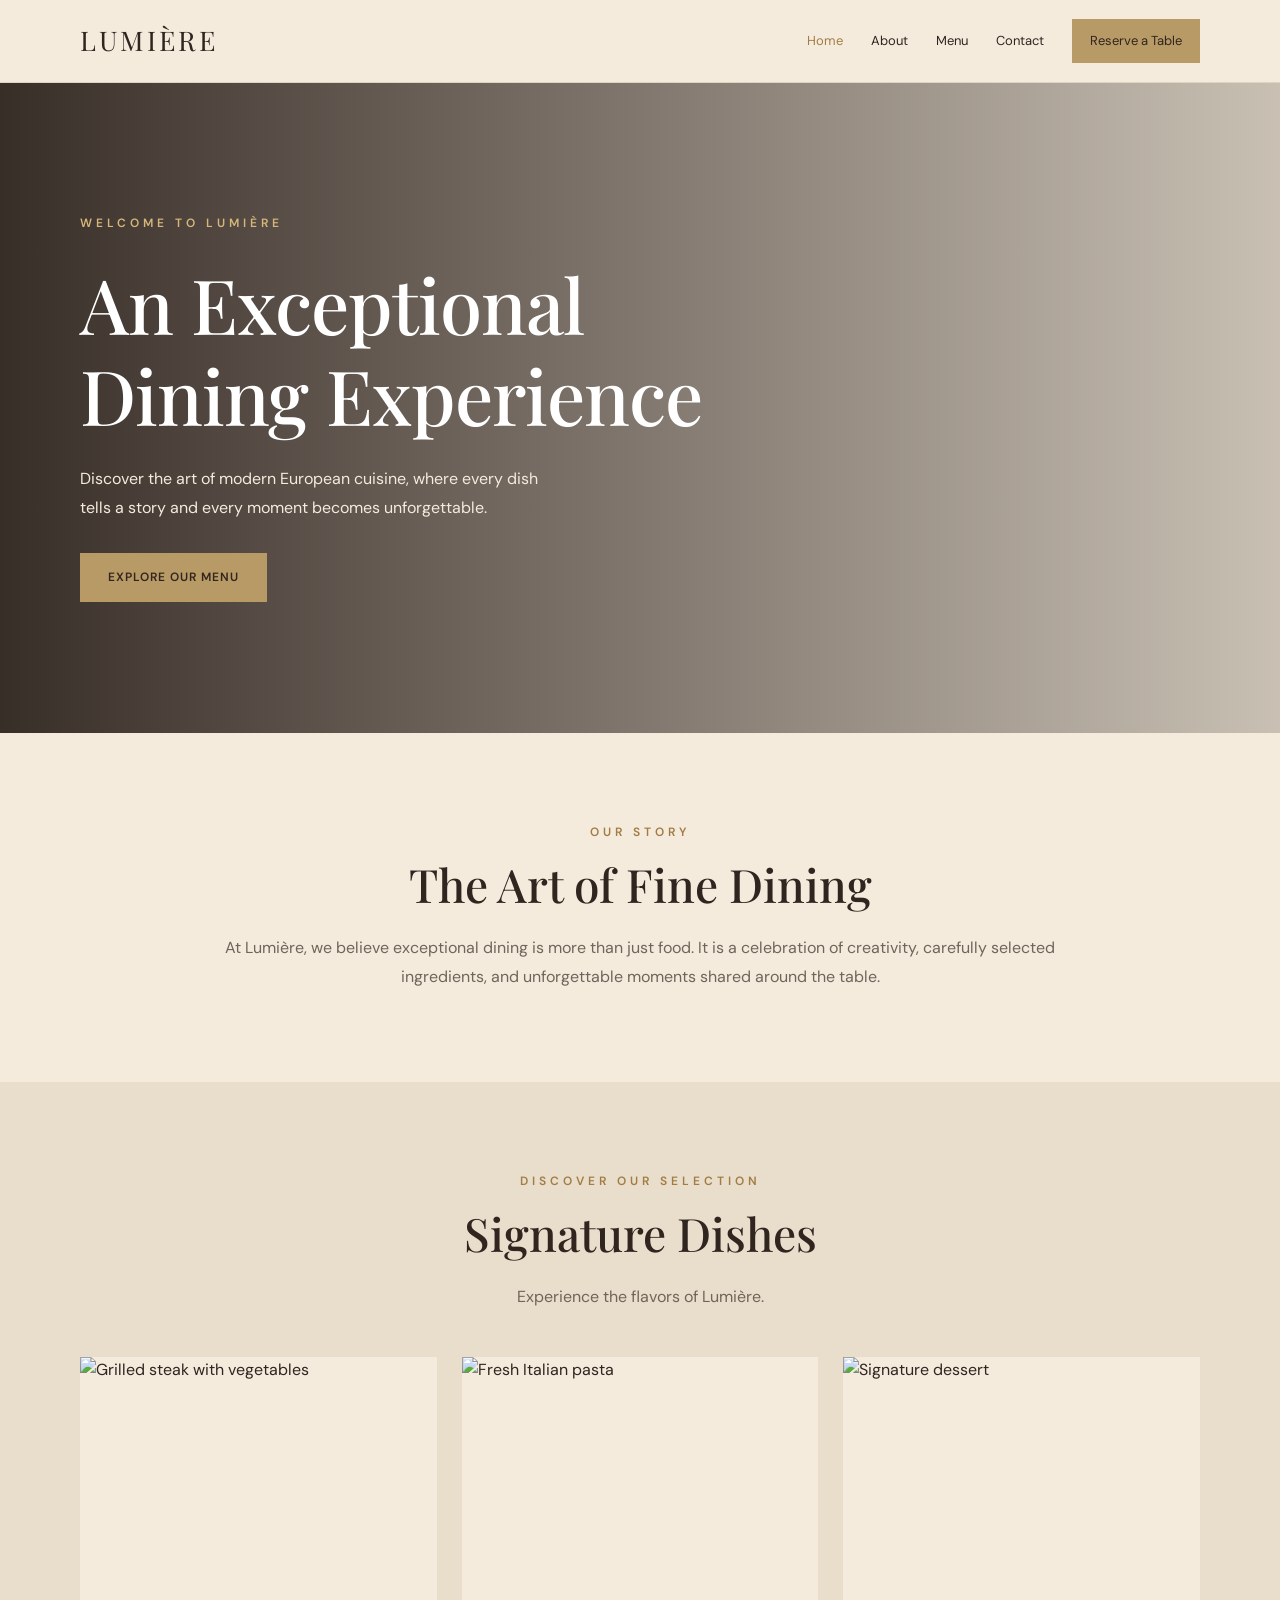
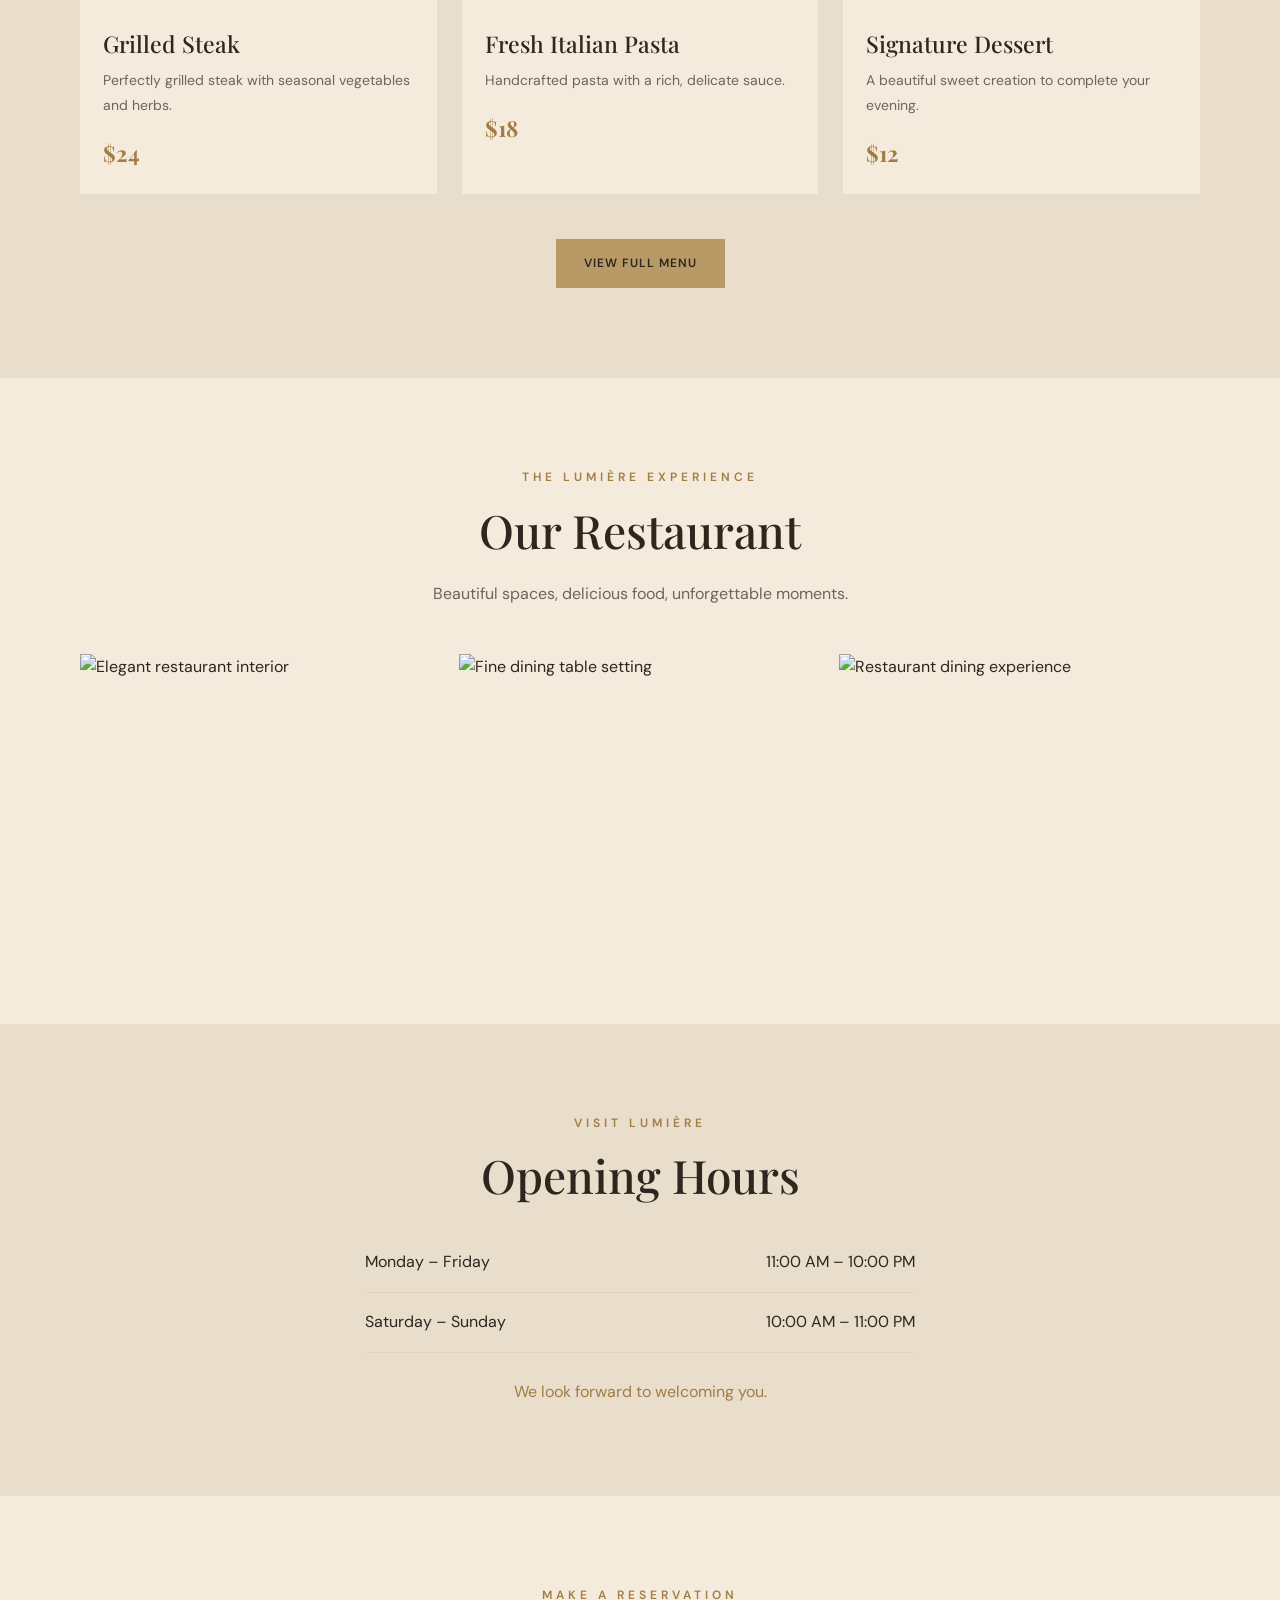
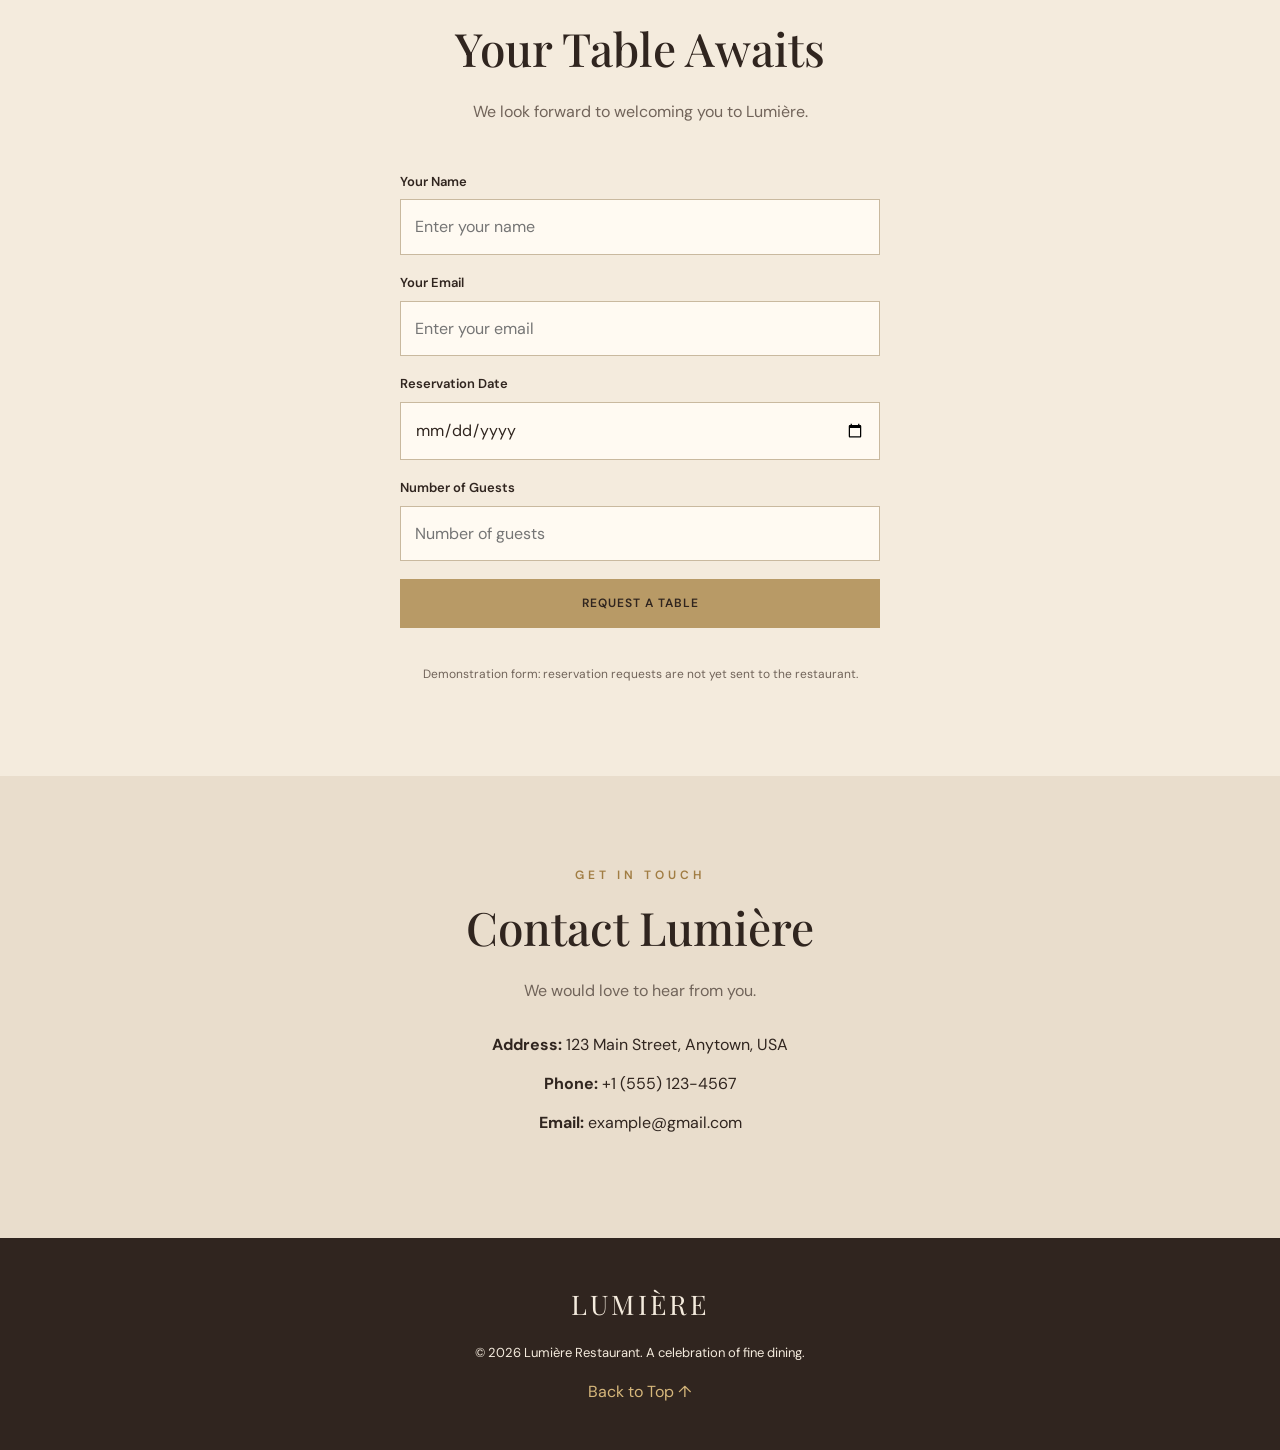
==== commit 6703ba41: "add contact info" ====
--- a/index.html
+++ b/index.html
@@ -231,9 +231,9 @@
 
         <!-- Replace these placeholders with real restaurant details -->
         <div class="contact-details">
-          <p><strong>Address:</strong> Add restaurant address</p>
-          <p><strong>Phone:</strong> Add restaurant phone number</p>
-          <p><strong>Email:</strong> Add restaurant email</p>
+          <p><strong>Address:</strong> 123 Main Street, Anytown, USA</p>
+          <p><strong>Phone:</strong> +1 (555) 123-4567</p>
+          <p><strong>Email:</strong> example@gmail.com</p>
         </div>
       </div>
     </section>
